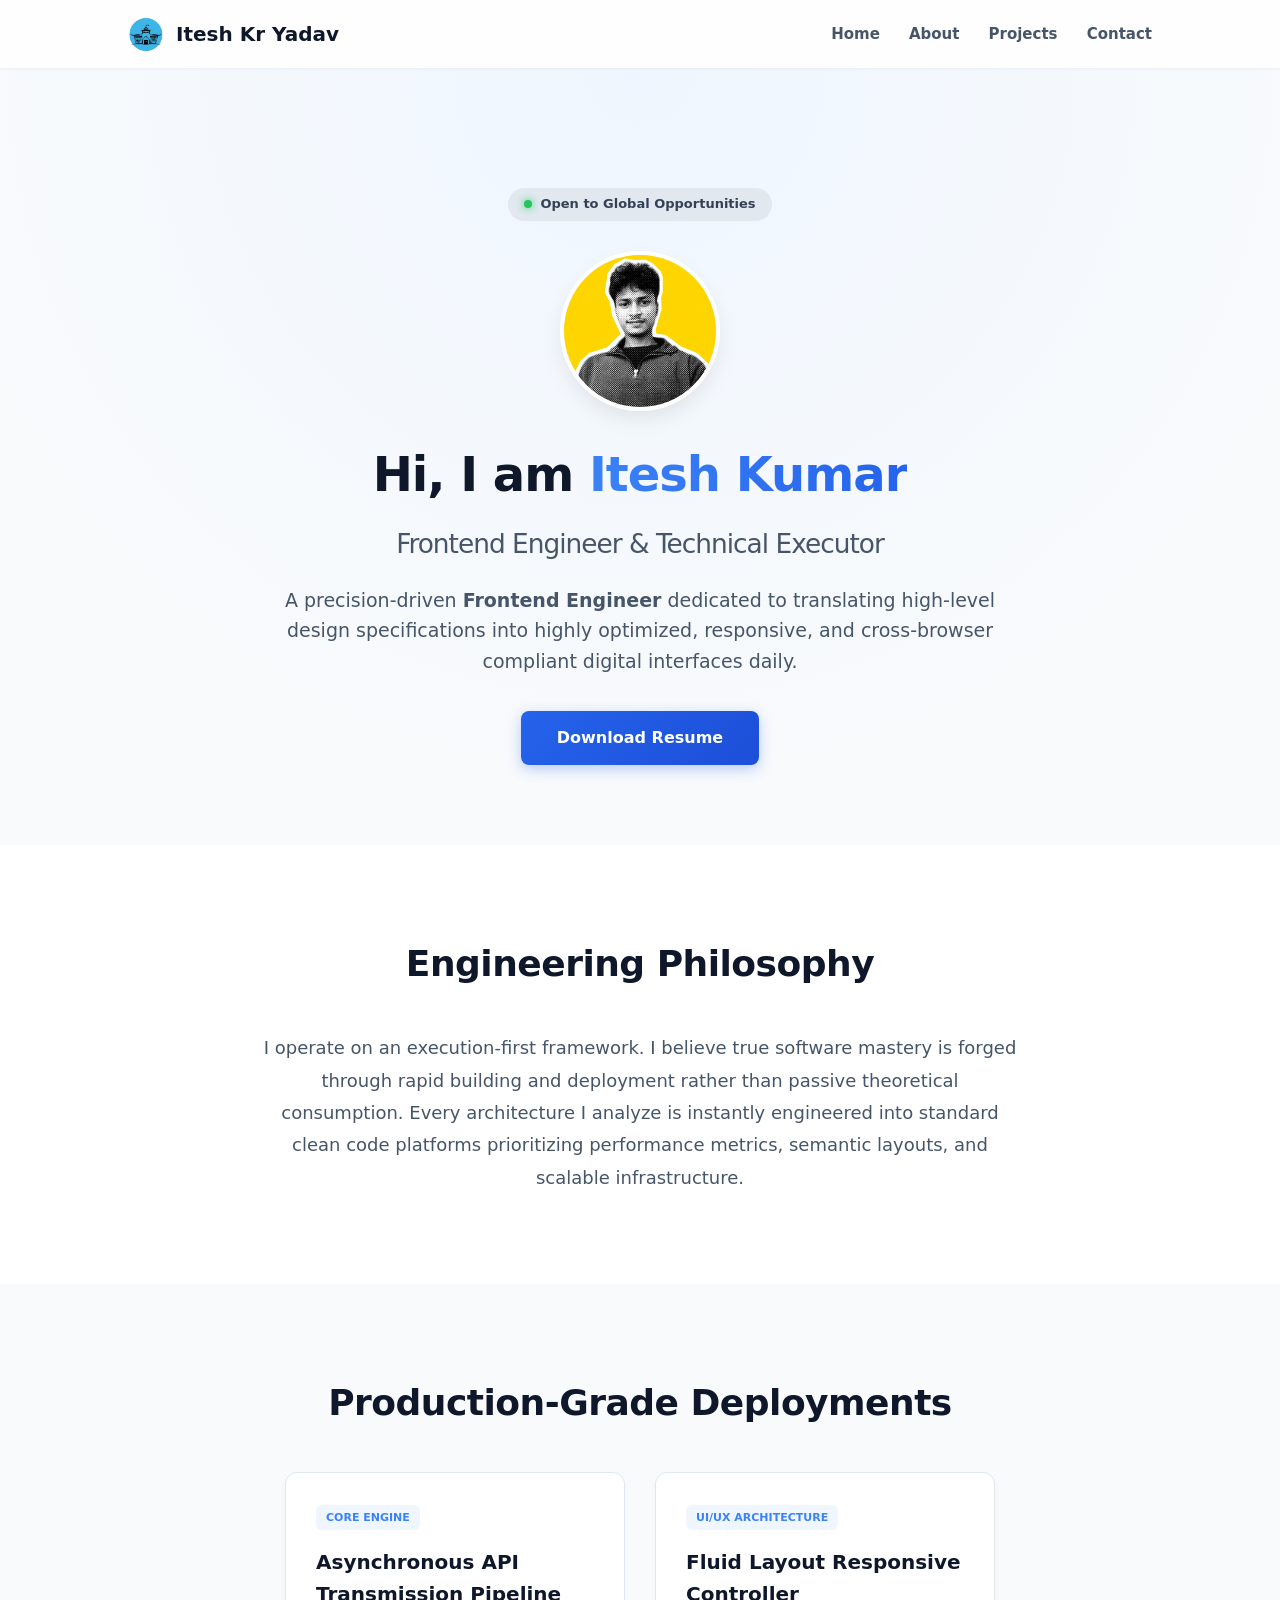
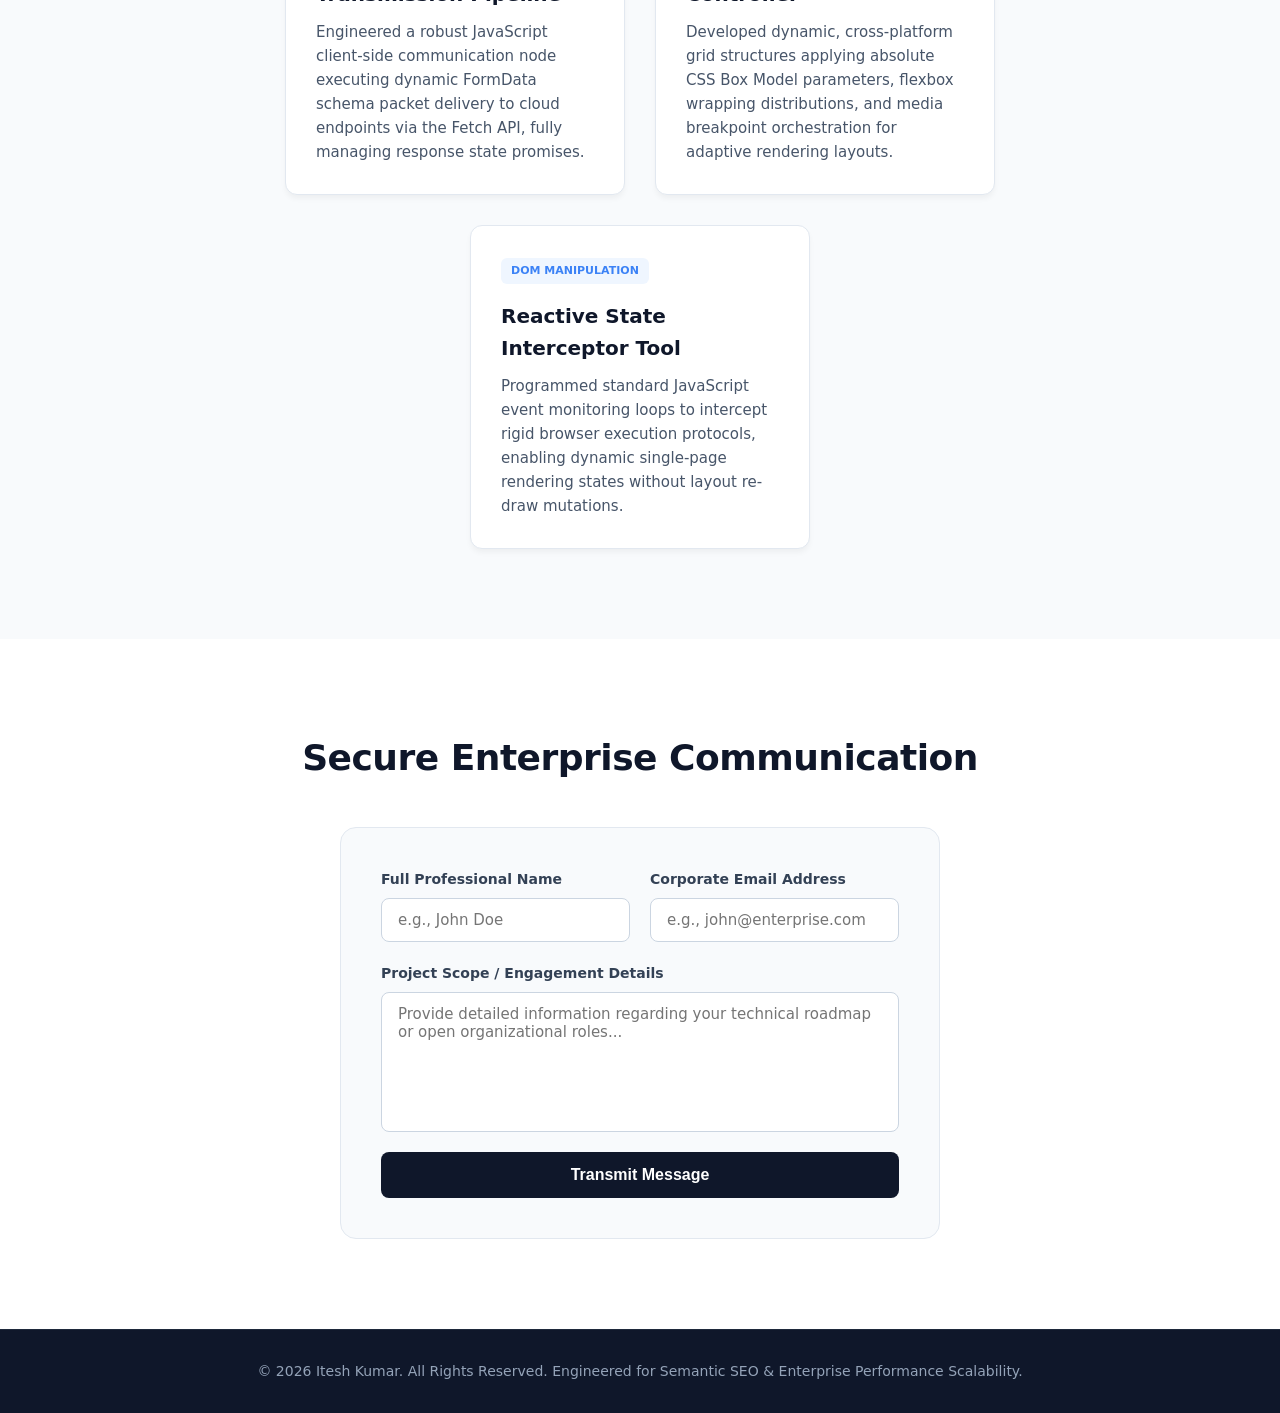
==== index.html @ 67f8f91a "SEO and Content Optimization and Code explaination using comments" ====
<!DOCTYPE html>

<html lang="en">
<head>
    <meta charset="UTF-8">

    <meta name="viewport" content="width=device-width, initial-scale=1.0">
    
    <meta name="description" content="Professional portfolio of Itesh Kumar, an execution-driven Frontend Developer specializing in semantic web engineering, responsive layout architectures, and secure asynchronous data pipelines.">
    
    <meta name="keywords" content="Itesh Kumar, Itesh Kumar Yadav, Frontend Developer Portfolio, Full Stack Engineer India, Responsive Design Architecture, Formspree API Integration, Clean Code Execution">
    <meta name="author" content="Itesh Kumar">
    
    <meta property="og:type" content="website">
    <meta property="og:title" content="Itesh Kumar | Professional Portfolio - Frontend Developer & Executor">
    <meta property="og:description" content="Explore production-grade web deployments, clean UI architectures, and seamless API integration systems built by Itesh Kumar.">
    <meta property="og:image" content="assets/images/profile.png">
    <meta property="og:url" content="https://iteshkumar.netlify.app">

    <meta name="twitter:card" content="summary_large_image">
    <meta name="twitter:title" content="Itesh Kumar | Portfolio">
    <meta name="twitter:description" content="Execution-driven developer turning complex specifications into highly optimized digital solutions.">
    <meta name="twitter:image" content="assets/images/profile.png">

    <title>Itesh Kumar | Portfolio - Frontend Developer &amp; Executor</title>
    
    <link rel="stylesheet" href="style.css">

    <link rel="icon" type="image/png" href="assets/images/logo_1.png">
</head>
<body>

    <header>
        <div class="logo" role="img" aria-label="Itesh Kumar Corporate Branding Logo">
            <img src="assets/images/logo_1.png" alt="Itesh Kumar Branding Identity Mark"> 
            Itesh Kr Yadav  
        </div>
        
        <nav aria-label="Main Navigation Controls Menu">
            <a href="#hero">Home</a>
            <a href="#about">About</a>
            <a href="#projects">Projects</a>
            <a href="#contact">Contact</a>
        </nav>
    </header>

    <main>
        
        <section id="hero" aria-labelledby="hero-main-heading">
            
            <div class="status-badge">
                <span class="dot"></span> Open to Global Opportunities
            </div>

            <img src="assets/images/profile.png" alt="Itesh Kumar Yadav - Professional Frontend Developer and Technical Executor Profile Portrait" class="profile-pic">

            <h1 id="hero-main-heading">Hi, I am <span class="highlight">Itesh Kumar</span><br><span style="font-size: 0.55em; font-weight: 500; color: #475569; display: block; margin-top: 10px;">Frontend Engineer &amp; Technical Executor</span></h1>
            
            <p>A precision-driven <strong>Frontend Engineer</strong> dedicated to translating high-level design specifications into highly optimized, responsive, and cross-browser compliant digital interfaces daily.</p>

            <a href="assets/docs/resume.pdf" download="Itesh_Resume.pdf" class="btn-resume" aria-label="Download Itesh Kumar's Professional Resume Document PDF">Download Resume</a>
        </section>

        <section id="about" aria-labelledby="about-heading">
            <h2 id="about-heading">Engineering Philosophy</h2>
            <p>I operate on an execution-first framework. I believe true software mastery is forged through rapid building and deployment rather than passive theoretical consumption. Every architecture I analyze is instantly engineered into standard clean code platforms prioritizing performance metrics, semantic layouts, and scalable infrastructure.</p>
        </section>

        <section id="projects" aria-labelledby="projects-heading">
            <h2>Production-Grade Deployments</h2>
            
            <div class="project-container">
                
                <div class="project-card">
                    <div class="card-tag">Core Engine</div>
                    <h3>Asynchronous API Transmission Pipeline</h3>
                    <p>Engineered a robust JavaScript client-side communication node executing dynamic FormData schema packet delivery to cloud endpoints via the Fetch API, fully managing response state promises.</p>
                </div>

                <div class="project-card">
                    <div class="card-tag">UI/UX Architecture</div>
                    <h3>Fluid Layout Responsive Controller</h3>
                    <p>Developed dynamic, cross-platform grid structures applying absolute CSS Box Model parameters, flexbox wrapping distributions, and media breakpoint orchestration for adaptive rendering layouts.</p>
                </div>

                <div class="project-card">
                    <div class="card-tag">DOM Manipulation</div>
                    <h3>Reactive State Interceptor Tool</h3>
                    <p>Programmed standard JavaScript event monitoring loops to intercept rigid browser execution protocols, enabling dynamic single-page rendering states without layout re-draw mutations.</p>
                </div>
                
            </div>
        </section>

        <section id="contact" aria-labelledby="contact-heading">
            <h2>Secure Enterprise Communication</h2>
            
            <form id="contact-form" action="https://formspree.io/f/xaqkarek" method="POST" aria-label="Secure Project Inquiry Data Intake Form">
                
                <div class="form-row">
                    <div class="form-group">
                        <label for="username">Full Professional Name</label>
                        <input type="text" id="username" name="name" placeholder="e.g., John Doe" autocomplete="name" required>
                    </div>
                    
                    <div class="form-group">
                        <label for="email">Corporate Email Address</label>
                        <input type="email" id="email" name="email" placeholder="e.g., john@enterprise.com" autocomplete="email" required>
                    </div>
                </div>

                <div class="form-group">
                    <label for="message">Project Scope / Engagement Details</label>
                    <textarea id="message" name="message" placeholder="Provide detailed information regarding your technical roadmap or open organizational roles..." required></textarea>
                </div>

                <button type="submit" id="submit-btn">Transmit Message</button>
            </form>
        </section>
    </main>

    <footer>
        <p>© 2026 Itesh Kumar. All Rights Reserved. Engineered for Semantic SEO & Enterprise Performance Scalability.</p>
    </footer>

    <script src="script.js"></script>
</body>
</html>
---- style.css ----
/* ==========================================================================
   ITESH KUMAR PORTFOLIO - STYLE SHEET STYLE MATRIX (style.css)
   ==========================================================================
   [CHILD-FRIENDLY CONCEPT]: This file controls the "Clothing and Makeup" of the website. 
   HTML puts things on the page, but CSS decides their colors, roundness, sizes, 
   and exactly where they sit on the monitor screen.
   ========================================================================== */

/* [SELECTOR]: * [PURPOSE]: Universal Selector. Targets absolutely EVERY SINGLE element on the entire HTML page at once.
  [USAGE]: Used here as a "Global CSS Reset". Different web browsers (Chrome, Safari, Edge) add their 
           own custom default padding and space cushions. We erase them all to zero to ensure our site 
           looks exactly the same on all machines.
*/
* {
    margin: 0;       /* Erases default outer bounding space cushions of elements. */
    padding: 0;      /* Erases default inner padding mattress spaces of elements. */
    box-sizing: border-box; 
    /* [PROPERTY]: box-sizing: border-box 
       [CONCEPT]: The ultimate industrial layout formula. 
       [USAGE]: By default, if a box is 300px wide, adding padding makes it swell larger and break the screen grid. 
                With 'border-box', if we expand padding or borders, the box stays exactly 300px wide and pichaks 
                inward instead of blowing up outward. Keeps interfaces completely pixel-perfect.
    */
}

/* [SELECTOR]: html 
  [PURPOSE]: Targets the highest page document level context.
*/
html {
    scroll-behavior: smooth; 
    /* [PROPERTY]: scroll-behavior: smooth 
       [USAGE]: Triggers high-end kinematic scrolling. When navigation links are clicked, the screen glides 
                softly down to target anchor sections instead of executing an instantaneous jhatka cut jump.
    */
}

/* [SELECTOR]: body 
  [PURPOSE]: Sets up global baseline styles that trickle down into all child text elements across the page.
*/
body {
    font-family: 'Segoe UI', system-ui, -apple-system, sans-serif; 
    /* [PROPERTY]: font-family -> Sets priority font handwriting list list. Falls back smoothly if fonts are missing. */
    
    background-color: #f8fafc; 
    /* [PROPERTY]: background-color -> Elegant light slate backdrop tint tint. Avoids painful pure #ffffff glare irritation. */
    
    color: #1e293b;            
    /* [PROPERTY]: color -> Deep slate charcoal font color text. Pure #000000 black is never used in modern luxury UI systems. */
    
    line-height: 1.6;          
    /* [PROPERTY]: line-height -> Vertical distance between paragraph sentences lines to ensure high data readability scores. */
}

/* ==========================================================================
  2. HEADER (NAVBAR) - GLASSMORPHISM ARCHITECTURE 💎
  ==========================================================================
*/
header {
    background-color: rgba(255, 255, 255, 0.8); 
    /* [PROPERTY]: background-color -> Alpha transparency setting. 80% white color block mix, 20% transparent glass window pass. */
    
    backdrop-filter: blur(12px);               
    -webkit-backdrop-filter: blur(12px);       
    /* [PROPERTY]: backdrop-filter: blur() 
       [CONCEPT]: iOS Frosty Glass Effect. 
       [USAGE]: As text travels behind this floating navbar element, it automatically blurs like a dynamic frosted sheet. 
                The -webkit prefix forces compatibility execution across Apple Safari device layout engines.
    */
    
    display: flex;                             
    /* [PROPERTY]: display: flex -> Turns this element container box into a layout Flexbox Parent engine. */
    
    justify-content: space-between;            
    /* [PROPERTY]: justify-content -> Drives child spacing rules. Blasts Logo to the extreme left and links to extreme right boundary wall. */
    
    align-items: center;                       
    /* [PROPERTY]: align-items -> Vertically measures element boxes to align them perfectly along a flat center horizon axis. */
    
    padding: 16px 10%;                         
    /* [PROPERTY]: padding short-hand -> Places a fixed 16px cushion top/bottom and a fluid 10% side bracket cushion screen scale. */
    
    box-shadow: 0 1px 3px rgba(0,0,0,0.05);   
    /* [PROPERTY]: box-shadow -> Applies a 3D elevation depth matrix layer. Blends 5% micro opacity shade layer underneath. */
    
    position: sticky;                          
    /* [PROPERTY]: position: sticky -> Tells browser to trap this element box view on top boundary line layer during page scroll loops. */
    top: 0;                                    
    z-index: 1000;                             
    /* [PROPERTY]: z-index 
       [CONCEPT]: Layer stacking priority index hierarchy maps. 
       [USAGE]: Does not take any units. Ensures navbar floats safely over all project grid components during scroll actions.
    */
}

/* Logo Internal Typography Configurations Selector */
.logo {
    display: flex;         
    align-items: center;   
    gap: 12px;             /* Binds a strict 12px margin gap separation distance between the icon image and branding text. */
    font-size: 20px;       
    font-weight: 700;      /* Extra bold typography structural weight emphasis. */
    color: #0f172a;        
}

.logo img {
    height: 36px;          /* Locked static height constraint scaling for corporate logotypes. */
    width: auto;           /* Auto calculates proportions to prevent squishing graphics profiles. */
    border-radius: 6px;    
}

/* Anchor Link Customizations Inside Navigation Bar */
header nav a {
    text-decoration: none;     /* Erases default generic blue underline text strip decorations from anchors. */
    color: #475569;            
    font-weight: 600;          
    margin-left: 24px;         /* Separates individual links from each other horizontally. */
    font-size: 15px;           
    transition: color 0.2s ease; /* Fluid micro-interaction deceleration curve rule. Blends color hover states soft and slowly. */
}

header nav a:hover {
    color: #3b82f6;            /* Shifts slate color into a vibrant electric brand blue state on mouse hovering. */
}

/* ==========================================================================
  3. HERO SECTION - HIGH CONVERSION FOCUS LAYOUT
  ==========================================================================
*/
#hero {
    padding: 120px 10% 80px 10%; 
    background: radial-gradient(circle at top, #eff6ff 0%, #f8fafc 70%); 
    /* [PROPERTY]: background: radial-gradient -> Builds a glowing spotlight circle effect focused perfectly on your central image. */
    
    display: flex;             
    flex-direction: column;    /* Arranges interior profile elements sequentially along a vertical structural alignment track. */
    align-items: center;       /* Drives 100% true horizontal center symmetry configuration locks for profile picture, text, and button. */
    text-align: center;
}

/* System Live Availability Badge Components */
.status-badge {
    display: inline-flex;     /* Limits the container bounding box width exactly to content length boundaries instead of full screen stretching. */
    align-items: center;       
    gap: 8px;                  
    background-color: #e2e8f0; 
    padding: 6px 16px;         
    border-radius: 20px;       /* Capsule format profile tracking borders curves. */
    font-size: 13px;           
    font-weight: 600;          
    color: #334155;            
    margin-bottom: 30px;       
}

.status-badge .dot {
    height: 8px;               
    width: 8px;                
    background-color: #22c55e; /* Bright live electric operational alert green color. */
    border-radius: 50%;        /* Converts a static square box node into an absolute perfect round circle vector. */
    box-shadow: 0 0 8px #22c55e; /* Binds a vibrant radial aura illumination loop glow effect around the green tracking indicator. */
}

/* Profile Image Vector Formatting Mask Elements */
.profile-pic {
    width: 160px;              
    height: 160px;
    border-radius: 50%;        
    object-fit: cover;         
    /* [PROPERTY]: object-fit: cover 
       [USAGE]: Structural shield matrix. Prevents ultra high-res image files from stretching or compressing aspect ratios. 
                Keeps your face looking anatomically correct across changing screens.
    */
    margin-bottom: 25px;       
    border: 4px solid #ffffff; 
    box-shadow: 0 10px 25px -5px rgba(0, 0, 0, 0.1); 
}

#hero h1 {
    font-size: 48px;
    font-weight: 800;          
    color: #0f172a;
    margin-bottom: 20px;
    letter-spacing: -1px;      
}

#hero h1 .highlight {
    color: #3b82f6;            
    background: linear-gradient(to right, #3b82f6, #2563eb); 
    -webkit-background-clip: text; 
    background-clip: text;
    -webkit-text-fill-color: transparent; 
    /* [PROPERTY MATRICES]: Typography Gradient Engine 
       [USAGE]: Standard fonts cannot take gradient layers directly. By clipping the background parameters to text character geometry, 
                and painting character strokes completely transparent, the linear spectrum glows perfectly through your name text letters.
    */
}

#hero p {
    font-size: 19px;
    color: #475569;
    max-width: 750px;          /* Limits reading boundary length line scales to prevent long eye tracking tire effects. */
    margin-bottom: 35px;
}

/* Call to Action Interactive Resume Action Buttons */
.btn-resume {
    display: inline-block;     
    background: linear-gradient(135deg, #2563eb 0%, #1d4ed8 100%); 
    color: #ffffff;            
    text-decoration: none;     
    padding: 14px 36px;        
    border-radius: 8px;        
    font-weight: 600;          
    box-shadow: 0 4px 14px rgba(37, 99, 235, 0.3); 
    transition: all 0.2s ease; 
}

.btn-resume:hover {
    transform: translateY(-2px); 
    /* [PROPERTY]: transform: translateY(-2px)
       [CONCEPT]: Kinematic 3D Hover Lift Engine. 
       [USAGE]: Instantly elevates the button up the screen height layout by 2 pixels upon user hover interaction tracking points.
    */
    box-shadow: 0 6px 20px rgba(37, 99, 235, 0.4); 
}

/* ==========================================================================
  4. ABOUT SECTION DESIGN
  ==========================================================================
*/
#about {
    padding: 90px 10%;
    background-color: #ffffff; 
    text-align: center;
}

#about h2, #projects h2, #contact h2 {
    font-size: 36px;
    font-weight: 800;
    color: #0f172a;
    margin-bottom: 40px;
    letter-spacing: -0.5px;
}

#about p {
    font-size: 18px;
    color: #475569;
    max-width: 760px;          
    margin: 0 auto;            /* Centers paragraph layout structures perfectly inside massive monitor spaces. */
    line-height: 1.8;          
}

/* ==========================================================================
  5. PROJECTS SECTION DESIGN (Adaptive Flex Deck)
  ==========================================================================
*/
#projects {
    padding: 90px 10%;
    background-color: #f8fafc; 
    text-align: center;
}

#projects .project-container {
    display: flex;             
    flex-wrap: wrap;           
    /* [PROPERTY]: flex-wrap: wrap 
       [CONCEPT]: Bounding Overload Protection Shield. 
       [USAGE]: If three project cards are side-by-side and screen limits collapse on mobile viewports, instead of shrinking 
                cards into unreadable lines, wrap instructs cards to break line bounds and drop down onto next row scales cleanly.
    */
    justify-content: center;   
    gap: 30px;                 
}

.project-card {
    background-color: #ffffff; 
    padding: 30px;             
    border-radius: 12px;       
    width: 340px;              /* Sets standard uniform static structural base horizontal length weights. */
    text-align: left;          
    box-shadow: 0 4px 6px -1px rgba(0,0,0,0.05); 
    transition: all 0.3s cubic-bezier(0.4, 0, 0.2, 1); /* Elite custom liquid physics calculation acceleration engine curves. */
    border: 1px solid #e2e8f0; 
    position: relative;
    overflow: hidden;          /* Locks interior design components from spilling over card boundary lines limits. */
}

.card-tag {
    display: inline-block;
    font-size: 11px;
    font-weight: 700;
    text-transform: uppercase; 
    color: #3b82f6;            
    background-color: #eff6ff; 
    padding: 4px 10px;         
    border-radius: 6px;        
    margin-bottom: 16px;       
}

.project-card:hover {
    transform: translateY(-6px); 
    border-color: #3b82f6;       /* Shifts borders from standard default gray slate grids directly into vivid brand blue accents. */
    box-shadow: 0 20px 25px -5px rgba(0, 0, 0, 0.1); 
}

.project-card h3 {
    font-size: 20px;
    color: #0f172a;
    margin-bottom: 10px;
}

.project-card p {
    font-size: 15px;
    color: #475569;
}

/* ==========================================================================
  6. CONTACT SECTION (Enterprise UI System Engine)
  ==========================================================================
*/
#contact {
    padding: 90px 10%;
    background-color: #ffffff;
    text-align: center;
}

#contact form {
    max-width: 600px;          
    margin: 0 auto;            
    text-align: left;          
    background-color: #f8fafc; 
    padding: 40px;             
    border-radius: 16px;       
    border: 1px solid #e2e8f0; 
}

.form-row {
    display: flex;             
    gap: 20px;                 
}

.form-group {
    flex: 1;                   
    /* [PROPERTY]: flex: 1 
       [CONCEPT]: Proportionate Roti Distribution Matrix. 
       [USAGE]: Forces internal field boxes to capture exact 50%-50% equal balancing proportions within parent row arrays layout spaces.
    */
    display: flex;
    flex-direction: column;    /* Resets children components layout vectors back to strict stacking configurations setups. */
    margin-bottom: 20px;       
}

#contact label {
    font-weight: 600;
    font-size: 14px;
    margin-bottom: 8px;
    color: #334155;
}

#contact input, #contact textarea {
    width: 100%;               
    padding: 12px 16px;        
    border: 1px solid #cbd5e1; 
    border-radius: 8px;        
    font-family: inherit;      
    font-size: 15px;           
    background-color: #ffffff; 
    transition: all 0.2s ease; 
}

/* Target Focus Active Configurations Intercepts */
#contact input:focus, #contact textarea:focus {
    border-color: #3b82f6;     
    box-shadow: 0 0 0 3px rgba(59, 130, 246, 0.15); /* Modern Stripe-Standard floating electric blue halo glow rings outline. */
    outline: none;             /* Obliterates raw legacy default black browser focus box lines. */
}

#contact textarea {
    height: 140px;             
    resize: none;              /* Safety Handle Seal: Locks user from dragging box corner tools and shattering UI design alignments. */
}

#contact button {
    width: 100%;               
    background-color: #0f172a; 
    color: white;              
    border: none;              
    padding: 14px;             
    font-size: 16px;           
    font-weight: 600;          
    border-radius: 8px;        
    cursor: pointer;           
    transition: background 0.2s; 
}

#contact button:hover {
    background-color: #1e293b; 
}

/* ==========================================================================
  7. ADAPTIVE COMPONENT RESPONSIVENESS (Media Breakpoint Query Engine) 📱
  ==========================================================================
*/

/* [SELECTOR]: @media (max-width: 968px)
  [CONCEPT]: Tablet Hardware Sensor Module.
  [USAGE]: Triggers recalculations when system display grids drop beneath 968px parameters width benchmarks.
*/
@media (max-width: 968px) {
    header {
        padding: 16px 5%;     
    }
    #hero, #about, #projects, #contact {
        padding: 60px 5%;     
    }
}

/* Handheld Compact Mobile Smartphone Triggers viewport tracking scales */
@media (max-width: 768px) {
    header {
        flex-direction: column; 
        /* [PROPERTY EFFECT]: Rotates horizontal navbar links matrix 90 degrees into strict vertical line arrangements. 
                              Prevents layout side crushing collisions inside small mobile screen profiles.
        */
        gap: 12px;
        padding: 12px 20px;
    }
    header nav a {
        margin: 0 10px;        
        font-size: 14px;
    }
    #hero h1 {
        font-size: 36px;       /* Scales typography scaling down to prevent screen edge clipping text breaks. */
    }
    #hero p {
        font-size: 16px;
    }
}

/* Ultra Compact Micro Viewport Structural Optimizations */
@media (max-width: 480px) {
    .form-row {
        flex-direction: column; /* Force name field and email field arrays out of parallel alignments into a single grid column track. */
        gap: 0;
    }
    #hero h1 {
        font-size: 30px;       
    }
    .project-card {
        width: 100%;           /* Scale total project layout widths directly into absolute 100% boundary scaling constraints. */
    }
    #contact form {
        padding: 20px;         
    }
}

/* ==========================================================================
  8. DOCUMENT FOOTER STYLING CONFIGURATIONS
  ==========================================================================
*/
footer {
    background-color: #0f172a; 
    color: #94a3b8;            
    text-align: center;        
    padding: 30px;             
    font-size: 14px;           
    border-top: 1px solid #1e293b; 
}
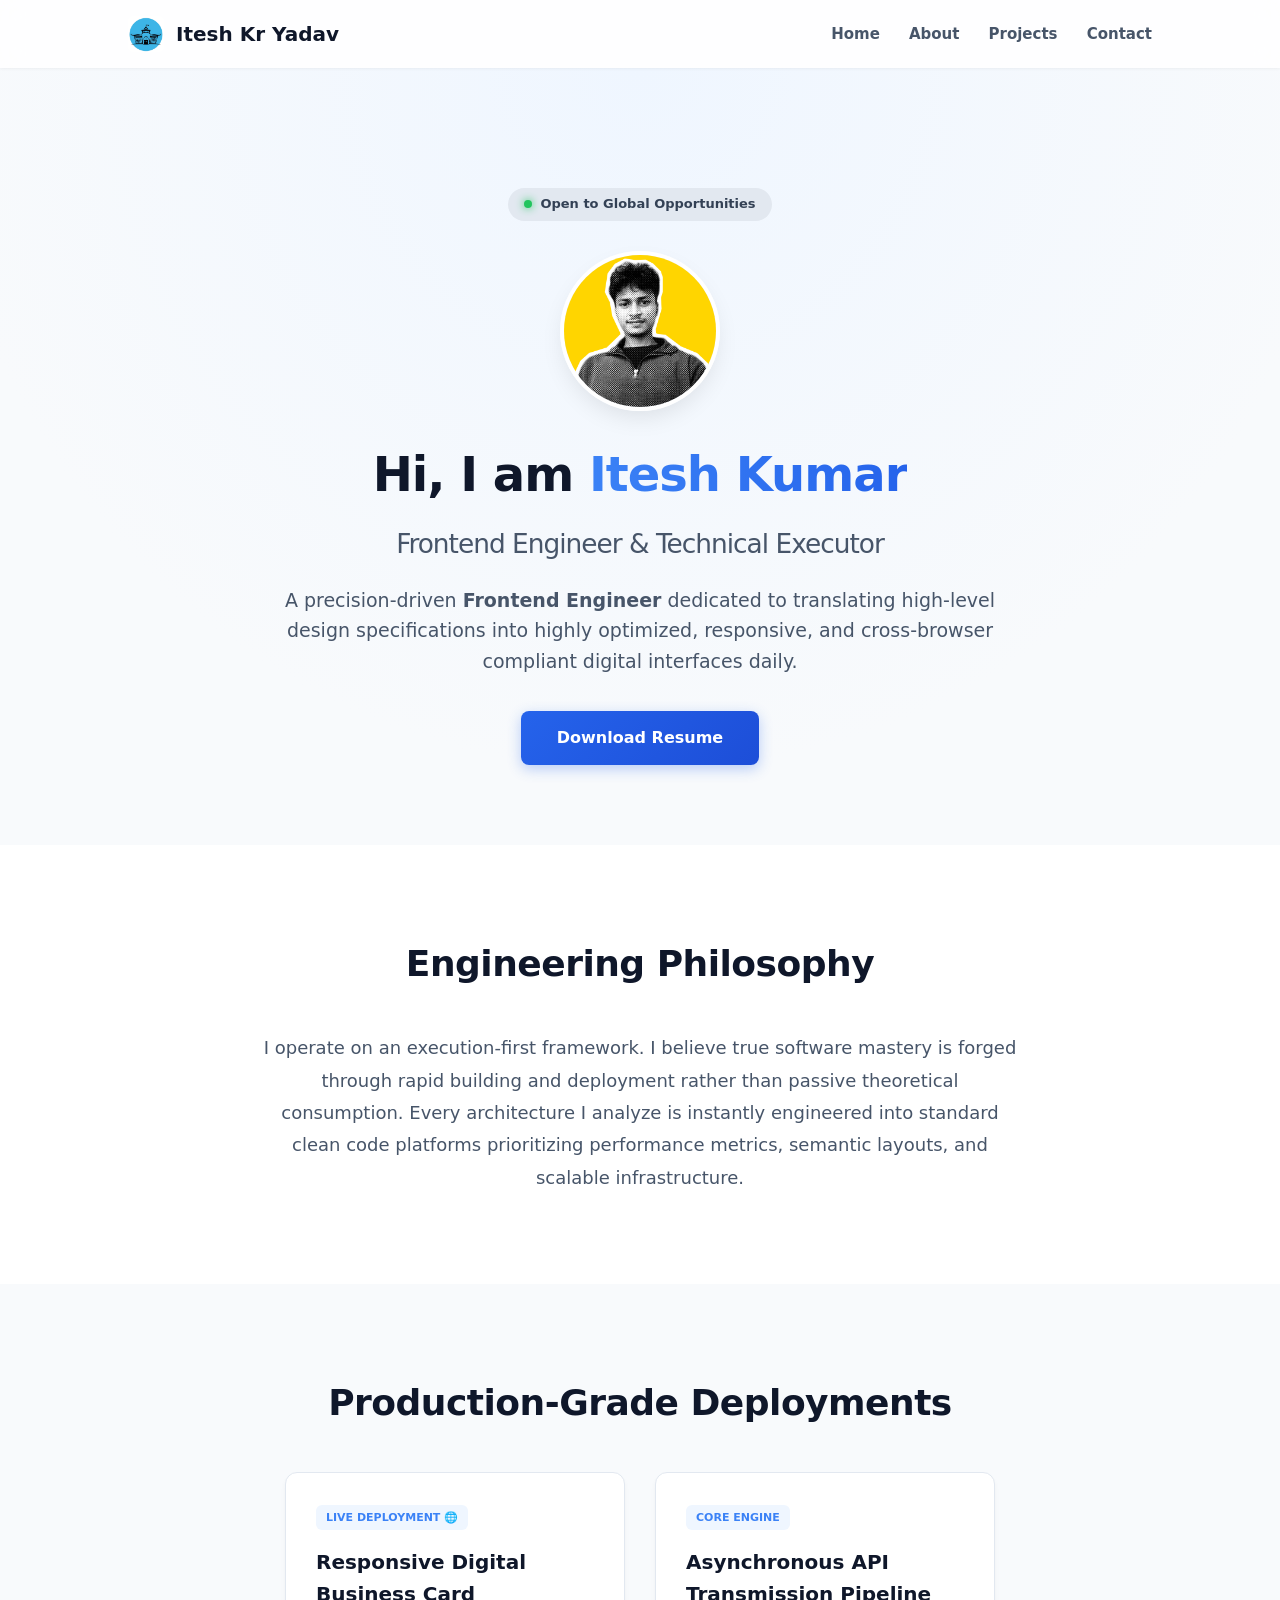
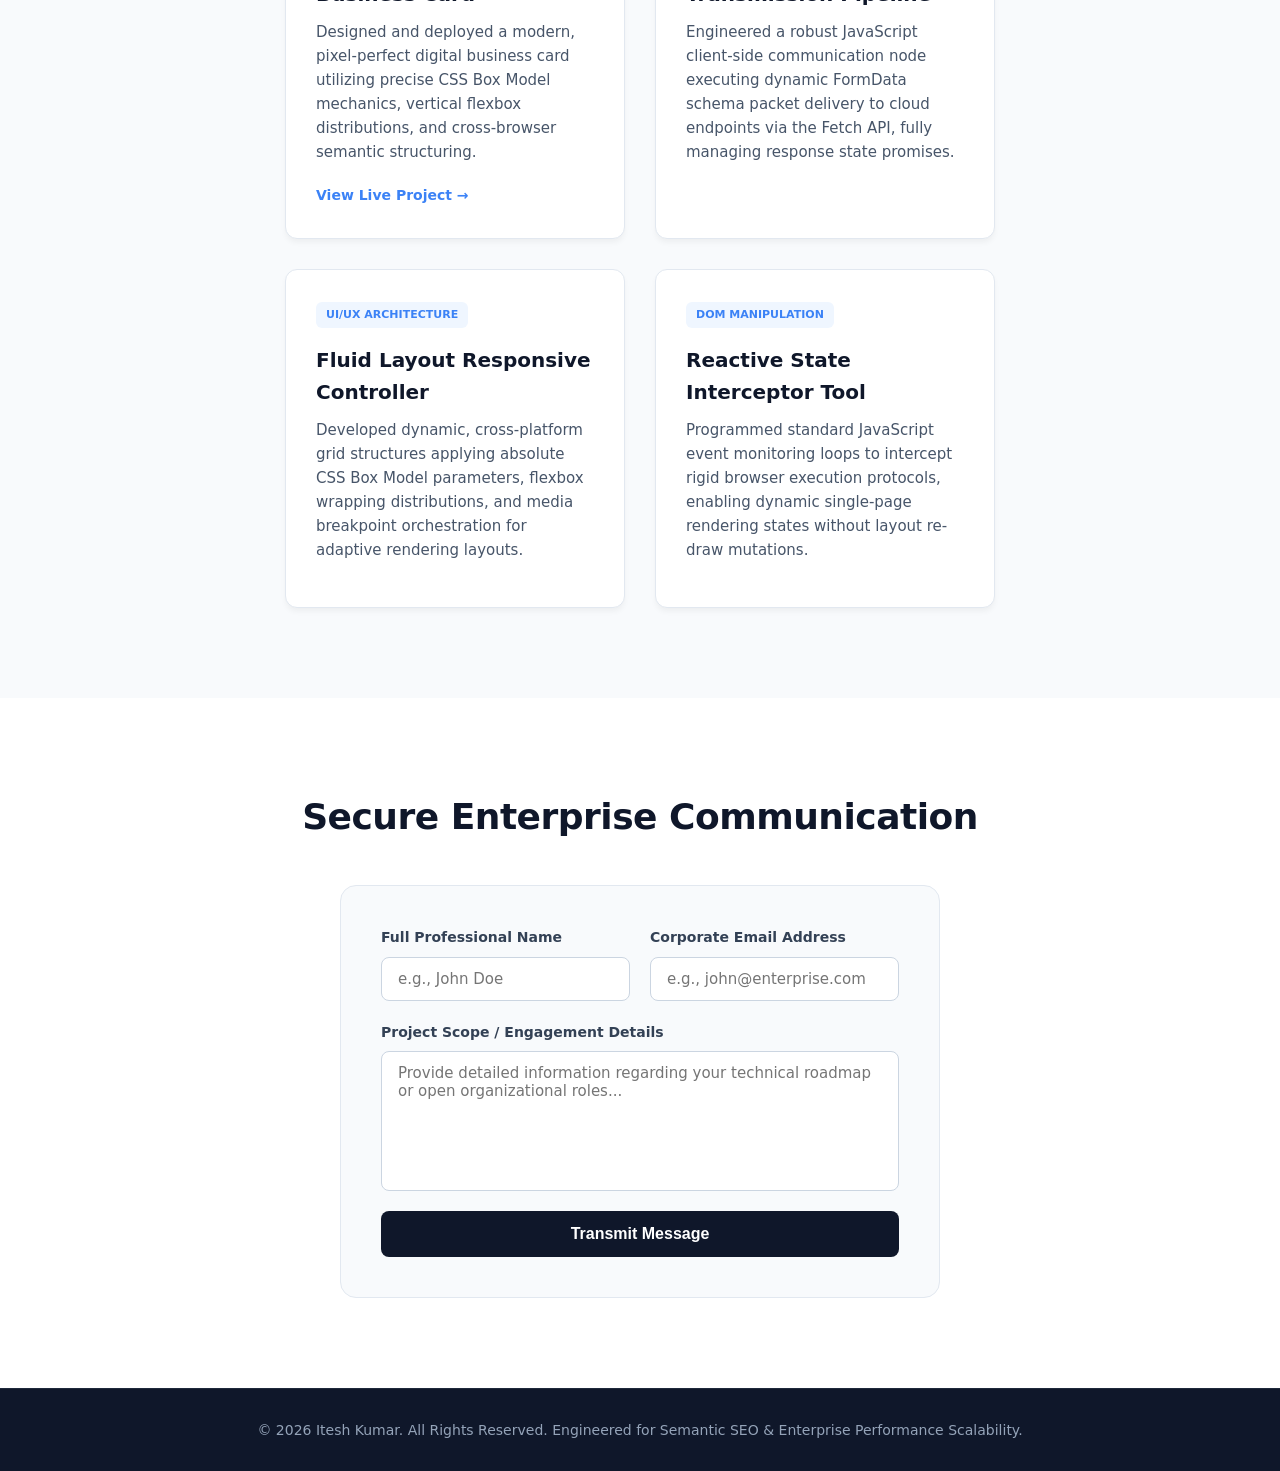
==== commit 035de039: "Digital Business card who already deploy on my git hub profile is mention on my portfolio" ====
--- a/index.html
+++ b/index.html
@@ -71,18 +71,29 @@
             
             <div class="project-container">
                 
+                <!-- 🚀 PROJECT CARD 1: CLICKABLE DIGITAL BUSINESS CARD (IMPLEMENTED) -->
+                <a href="https://itesh7876.github.io/digital-business-card/" target="_blank" class="project-card clickable-card" aria-label="View Itesh Kumar's Live Digital Business Card Project">
+                    <div class="card-tag">Live Deployment 🌐</div>
+                    <h3>Responsive Digital Business Card</h3>
+                    <p>Designed and deployed a modern, pixel-perfect digital business card utilizing precise CSS Box Model mechanics, vertical flexbox distributions, and cross-browser semantic structuring.</p>
+                    <span class="project-link-text">View Live Project →</span>
+                </a>
+
+                <!-- PROJECT CARD 2: API PIPELINE -->
                 <div class="project-card">
                     <div class="card-tag">Core Engine</div>
                     <h3>Asynchronous API Transmission Pipeline</h3>
                     <p>Engineered a robust JavaScript client-side communication node executing dynamic FormData schema packet delivery to cloud endpoints via the Fetch API, fully managing response state promises.</p>
                 </div>
 
+                <!-- PROJECT CARD 3: UI ARCHITECTURE -->
                 <div class="project-card">
                     <div class="card-tag">UI/UX Architecture</div>
                     <h3>Fluid Layout Responsive Controller</h3>
                     <p>Developed dynamic, cross-platform grid structures applying absolute CSS Box Model parameters, flexbox wrapping distributions, and media breakpoint orchestration for adaptive rendering layouts.</p>
                 </div>
 
+                <!-- PROJECT CARD 4: DOM MANIPULATION -->
                 <div class="project-card">
                     <div class="card-tag">DOM Manipulation</div>
                     <h3>Reactive State Interceptor Tool</h3>
--- a/style.css
+++ b/style.css
@@ -1,54 +1,22 @@
 /* ==========================================================================
    ITESH KUMAR PORTFOLIO - STYLE SHEET STYLE MATRIX (style.css)
-   ==========================================================================
-   [CHILD-FRIENDLY CONCEPT]: This file controls the "Clothing and Makeup" of the website. 
-   HTML puts things on the page, but CSS decides their colors, roundness, sizes, 
-   and exactly where they sit on the monitor screen.
    ========================================================================== */
 
-/* [SELECTOR]: * [PURPOSE]: Universal Selector. Targets absolutely EVERY SINGLE element on the entire HTML page at once.
-  [USAGE]: Used here as a "Global CSS Reset". Different web browsers (Chrome, Safari, Edge) add their 
-           own custom default padding and space cushions. We erase them all to zero to ensure our site 
-           looks exactly the same on all machines.
-*/
 * {
-    margin: 0;       /* Erases default outer bounding space cushions of elements. */
-    padding: 0;      /* Erases default inner padding mattress spaces of elements. */
+    margin: 0;       
+    padding: 0;      
     box-sizing: border-box; 
-    /* [PROPERTY]: box-sizing: border-box 
-       [CONCEPT]: The ultimate industrial layout formula. 
-       [USAGE]: By default, if a box is 300px wide, adding padding makes it swell larger and break the screen grid. 
-                With 'border-box', if we expand padding or borders, the box stays exactly 300px wide and pichaks 
-                inward instead of blowing up outward. Keeps interfaces completely pixel-perfect.
-    */
-}
-
-/* [SELECTOR]: html 
-  [PURPOSE]: Targets the highest page document level context.
-*/
+}
+
 html {
     scroll-behavior: smooth; 
-    /* [PROPERTY]: scroll-behavior: smooth 
-       [USAGE]: Triggers high-end kinematic scrolling. When navigation links are clicked, the screen glides 
-                softly down to target anchor sections instead of executing an instantaneous jhatka cut jump.
-    */
-}
-
-/* [SELECTOR]: body 
-  [PURPOSE]: Sets up global baseline styles that trickle down into all child text elements across the page.
-*/
+}
+
 body {
     font-family: 'Segoe UI', system-ui, -apple-system, sans-serif; 
-    /* [PROPERTY]: font-family -> Sets priority font handwriting list list. Falls back smoothly if fonts are missing. */
-    
     background-color: #f8fafc; 
-    /* [PROPERTY]: background-color -> Elegant light slate backdrop tint tint. Avoids painful pure #ffffff glare irritation. */
-    
     color: #1e293b;            
-    /* [PROPERTY]: color -> Deep slate charcoal font color text. Pure #000000 black is never used in modern luxury UI systems. */
-    
     line-height: 1.6;          
-    /* [PROPERTY]: line-height -> Vertical distance between paragraph sentences lines to ensure high data readability scores. */
 }
 
 /* ==========================================================================
@@ -57,69 +25,44 @@
 */
 header {
     background-color: rgba(255, 255, 255, 0.8); 
-    /* [PROPERTY]: background-color -> Alpha transparency setting. 80% white color block mix, 20% transparent glass window pass. */
-    
     backdrop-filter: blur(12px);               
     -webkit-backdrop-filter: blur(12px);       
-    /* [PROPERTY]: backdrop-filter: blur() 
-       [CONCEPT]: iOS Frosty Glass Effect. 
-       [USAGE]: As text travels behind this floating navbar element, it automatically blurs like a dynamic frosted sheet. 
-                The -webkit prefix forces compatibility execution across Apple Safari device layout engines.
-    */
-    
     display: flex;                             
-    /* [PROPERTY]: display: flex -> Turns this element container box into a layout Flexbox Parent engine. */
-    
     justify-content: space-between;            
-    /* [PROPERTY]: justify-content -> Drives child spacing rules. Blasts Logo to the extreme left and links to extreme right boundary wall. */
-    
     align-items: center;                       
-    /* [PROPERTY]: align-items -> Vertically measures element boxes to align them perfectly along a flat center horizon axis. */
-    
     padding: 16px 10%;                         
-    /* [PROPERTY]: padding short-hand -> Places a fixed 16px cushion top/bottom and a fluid 10% side bracket cushion screen scale. */
-    
     box-shadow: 0 1px 3px rgba(0,0,0,0.05);   
-    /* [PROPERTY]: box-shadow -> Applies a 3D elevation depth matrix layer. Blends 5% micro opacity shade layer underneath. */
-    
     position: sticky;                          
-    /* [PROPERTY]: position: sticky -> Tells browser to trap this element box view on top boundary line layer during page scroll loops. */
     top: 0;                                    
     z-index: 1000;                             
-    /* [PROPERTY]: z-index 
-       [CONCEPT]: Layer stacking priority index hierarchy maps. 
-       [USAGE]: Does not take any units. Ensures navbar floats safely over all project grid components during scroll actions.
-    */
-}
-
-/* Logo Internal Typography Configurations Selector */
+}
+
 .logo {
     display: flex;         
     align-items: center;   
-    gap: 12px;             /* Binds a strict 12px margin gap separation distance between the icon image and branding text. */
+    gap: 12px;             
     font-size: 20px;       
-    font-weight: 700;      /* Extra bold typography structural weight emphasis. */
+    font-weight: 700;      
     color: #0f172a;        
 }
 
 .logo img {
-    height: 36px;          /* Locked static height constraint scaling for corporate logotypes. */
-    width: auto;           /* Auto calculates proportions to prevent squishing graphics profiles. */
+    height: 36px;          
+    width: auto;           
     border-radius: 6px;    
 }
 
-/* Anchor Link Customizations Inside Navigation Bar */
 header nav a {
-    text-decoration: none;     /* Erases default generic blue underline text strip decorations from anchors. */
+    text-decoration: none;     
     color: #475569;            
     font-weight: 600;          
-    margin-left: 24px;         /* Separates individual links from each other horizontally. */
+    margin-left: 24px;         
     font-size: 15px;           
-    transition: color 0.2s ease; /* Fluid micro-interaction deceleration curve rule. Blends color hover states soft and slowly. */
+    transition: color 0.2s ease; 
 }
 
 header nav a:hover {
-    color: #3b82f6;            /* Shifts slate color into a vibrant electric brand blue state on mouse hovering. */
+    color: #3b82f6;            
 }
 
 /* ==========================================================================
@@ -129,22 +72,19 @@
 #hero {
     padding: 120px 10% 80px 10%; 
     background: radial-gradient(circle at top, #eff6ff 0%, #f8fafc 70%); 
-    /* [PROPERTY]: background: radial-gradient -> Builds a glowing spotlight circle effect focused perfectly on your central image. */
-    
     display: flex;             
-    flex-direction: column;    /* Arranges interior profile elements sequentially along a vertical structural alignment track. */
-    align-items: center;       /* Drives 100% true horizontal center symmetry configuration locks for profile picture, text, and button. */
+    flex-direction: column;    
+    align-items: center;       
     text-align: center;
 }
 
-/* System Live Availability Badge Components */
 .status-badge {
-    display: inline-flex;     /* Limits the container bounding box width exactly to content length boundaries instead of full screen stretching. */
+    display: inline-flex;     
     align-items: center;       
     gap: 8px;                  
     background-color: #e2e8f0; 
     padding: 6px 16px;         
-    border-radius: 20px;       /* Capsule format profile tracking borders curves. */
+    border-radius: 20px;       
     font-size: 13px;           
     font-weight: 600;          
     color: #334155;            
@@ -154,21 +94,16 @@
 .status-badge .dot {
     height: 8px;               
     width: 8px;                
-    background-color: #22c55e; /* Bright live electric operational alert green color. */
-    border-radius: 50%;        /* Converts a static square box node into an absolute perfect round circle vector. */
-    box-shadow: 0 0 8px #22c55e; /* Binds a vibrant radial aura illumination loop glow effect around the green tracking indicator. */
-}
-
-/* Profile Image Vector Formatting Mask Elements */
+    background-color: #22c55e; 
+    border-radius: 50%;        
+    box-shadow: 0 0 8px #22c55e; 
+}
+
 .profile-pic {
     width: 160px;              
     height: 160px;
     border-radius: 50%;        
     object-fit: cover;         
-    /* [PROPERTY]: object-fit: cover 
-       [USAGE]: Structural shield matrix. Prevents ultra high-res image files from stretching or compressing aspect ratios. 
-                Keeps your face looking anatomically correct across changing screens.
-    */
     margin-bottom: 25px;       
     border: 4px solid #ffffff; 
     box-shadow: 0 10px 25px -5px rgba(0, 0, 0, 0.1); 
@@ -188,20 +123,15 @@
     -webkit-background-clip: text; 
     background-clip: text;
     -webkit-text-fill-color: transparent; 
-    /* [PROPERTY MATRICES]: Typography Gradient Engine 
-       [USAGE]: Standard fonts cannot take gradient layers directly. By clipping the background parameters to text character geometry, 
-                and painting character strokes completely transparent, the linear spectrum glows perfectly through your name text letters.
-    */
 }
 
 #hero p {
     font-size: 19px;
     color: #475569;
-    max-width: 750px;          /* Limits reading boundary length line scales to prevent long eye tracking tire effects. */
+    max-width: 750px;          
     margin-bottom: 35px;
 }
 
-/* Call to Action Interactive Resume Action Buttons */
 .btn-resume {
     display: inline-block;     
     background: linear-gradient(135deg, #2563eb 0%, #1d4ed8 100%); 
@@ -216,10 +146,6 @@
 
 .btn-resume:hover {
     transform: translateY(-2px); 
-    /* [PROPERTY]: transform: translateY(-2px)
-       [CONCEPT]: Kinematic 3D Hover Lift Engine. 
-       [USAGE]: Instantly elevates the button up the screen height layout by 2 pixels upon user hover interaction tracking points.
-    */
     box-shadow: 0 6px 20px rgba(37, 99, 235, 0.4); 
 }
 
@@ -245,7 +171,7 @@
     font-size: 18px;
     color: #475569;
     max-width: 760px;          
-    margin: 0 auto;            /* Centers paragraph layout structures perfectly inside massive monitor spaces. */
+    margin: 0 auto;            
     line-height: 1.8;          
 }
 
@@ -262,11 +188,6 @@
 #projects .project-container {
     display: flex;             
     flex-wrap: wrap;           
-    /* [PROPERTY]: flex-wrap: wrap 
-       [CONCEPT]: Bounding Overload Protection Shield. 
-       [USAGE]: If three project cards are side-by-side and screen limits collapse on mobile viewports, instead of shrinking 
-                cards into unreadable lines, wrap instructs cards to break line bounds and drop down onto next row scales cleanly.
-    */
     justify-content: center;   
     gap: 30px;                 
 }
@@ -275,13 +196,21 @@
     background-color: #ffffff; 
     padding: 30px;             
     border-radius: 12px;       
-    width: 340px;              /* Sets standard uniform static structural base horizontal length weights. */
+    width: 340px;              
     text-align: left;          
     box-shadow: 0 4px 6px -1px rgba(0,0,0,0.05); 
-    transition: all 0.3s cubic-bezier(0.4, 0, 0.2, 1); /* Elite custom liquid physics calculation acceleration engine curves. */
+    transition: all 0.3s cubic-bezier(0.4, 0, 0.2, 1); 
     border: 1px solid #e2e8f0; 
     position: relative;
-    overflow: hidden;          /* Locks interior design components from spilling over card boundary lines limits. */
+    overflow: hidden;          
+}
+
+/* Special styling for anchor links that look like cards */
+.clickable-card {
+    text-decoration: none; /* Removes link underline */
+    color: inherit;
+    display: block;
+    cursor: pointer;
 }
 
 .card-tag {
@@ -298,7 +227,7 @@
 
 .project-card:hover {
     transform: translateY(-6px); 
-    border-color: #3b82f6;       /* Shifts borders from standard default gray slate grids directly into vivid brand blue accents. */
+    border-color: #3b82f6;       
     box-shadow: 0 20px 25px -5px rgba(0, 0, 0, 0.1); 
 }
 
@@ -311,6 +240,21 @@
 .project-card p {
     font-size: 15px;
     color: #475569;
+    margin-bottom: 15px; /* Added spacing for link text */
+}
+
+/* ⚡ NEW: Live Link styling inside the project card */
+.project-link-text {
+    font-size: 14px;
+    color: #3b82f6;
+    font-weight: 700;
+    transition: color 0.2s ease;
+    display: inline-block;
+    margin-top: 5px;
+}
+
+.project-card:hover .project-link-text {
+    color: #1d4ed8; /* Becomes dark blue on card hover */
 }
 
 /* ==========================================================================
@@ -340,12 +284,8 @@
 
 .form-group {
     flex: 1;                   
-    /* [PROPERTY]: flex: 1 
-       [CONCEPT]: Proportionate Roti Distribution Matrix. 
-       [USAGE]: Forces internal field boxes to capture exact 50%-50% equal balancing proportions within parent row arrays layout spaces.
-    */
     display: flex;
-    flex-direction: column;    /* Resets children components layout vectors back to strict stacking configurations setups. */
+    flex-direction: column;    
     margin-bottom: 20px;       
 }
 
@@ -367,16 +307,15 @@
     transition: all 0.2s ease; 
 }
 
-/* Target Focus Active Configurations Intercepts */
 #contact input:focus, #contact textarea:focus {
     border-color: #3b82f6;     
-    box-shadow: 0 0 0 3px rgba(59, 130, 246, 0.15); /* Modern Stripe-Standard floating electric blue halo glow rings outline. */
-    outline: none;             /* Obliterates raw legacy default black browser focus box lines. */
+    box-shadow: 0 0 0 3px rgba(59, 130, 246, 0.15); 
+    outline: none;             
 }
 
 #contact textarea {
     height: 140px;             
-    resize: none;              /* Safety Handle Seal: Locks user from dragging box corner tools and shattering UI design alignments. */
+    resize: none;              
 }
 
 #contact button {
@@ -400,11 +339,6 @@
   7. ADAPTIVE COMPONENT RESPONSIVENESS (Media Breakpoint Query Engine) 📱
   ==========================================================================
 */
-
-/* [SELECTOR]: @media (max-width: 968px)
-  [CONCEPT]: Tablet Hardware Sensor Module.
-  [USAGE]: Triggers recalculations when system display grids drop beneath 968px parameters width benchmarks.
-*/
 @media (max-width: 968px) {
     header {
         padding: 16px 5%;     
@@ -414,13 +348,9 @@
     }
 }
 
-/* Handheld Compact Mobile Smartphone Triggers viewport tracking scales */
 @media (max-width: 768px) {
     header {
         flex-direction: column; 
-        /* [PROPERTY EFFECT]: Rotates horizontal navbar links matrix 90 degrees into strict vertical line arrangements. 
-                              Prevents layout side crushing collisions inside small mobile screen profiles.
-        */
         gap: 12px;
         padding: 12px 20px;
     }
@@ -429,24 +359,23 @@
         font-size: 14px;
     }
     #hero h1 {
-        font-size: 36px;       /* Scales typography scaling down to prevent screen edge clipping text breaks. */
+        font-size: 36px;       
     }
     #hero p {
         font-size: 16px;
     }
 }
 
-/* Ultra Compact Micro Viewport Structural Optimizations */
 @media (max-width: 480px) {
     .form-row {
-        flex-direction: column; /* Force name field and email field arrays out of parallel alignments into a single grid column track. */
+        flex-direction: column; 
         gap: 0;
     }
     #hero h1 {
         font-size: 30px;       
     }
     .project-card {
-        width: 100%;           /* Scale total project layout widths directly into absolute 100% boundary scaling constraints. */
+        width: 100%;           
     }
     #contact form {
         padding: 20px;         
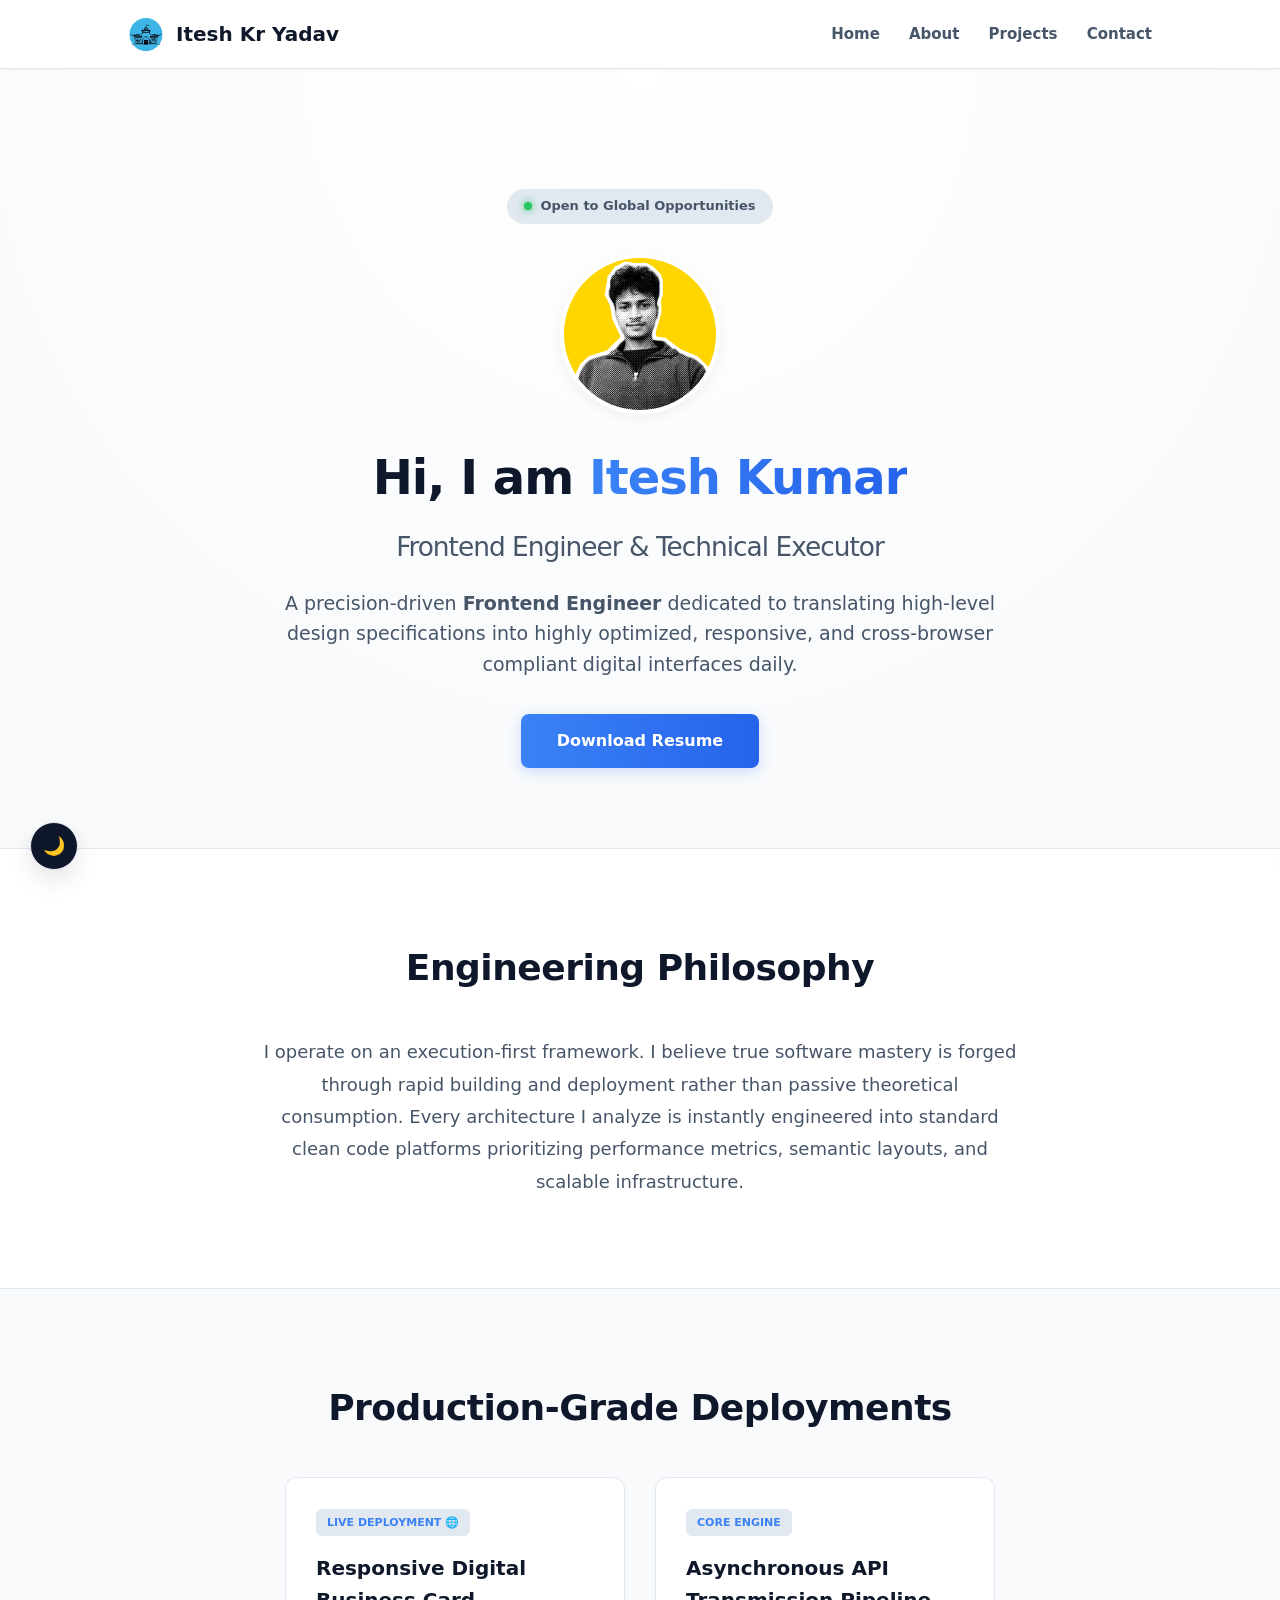
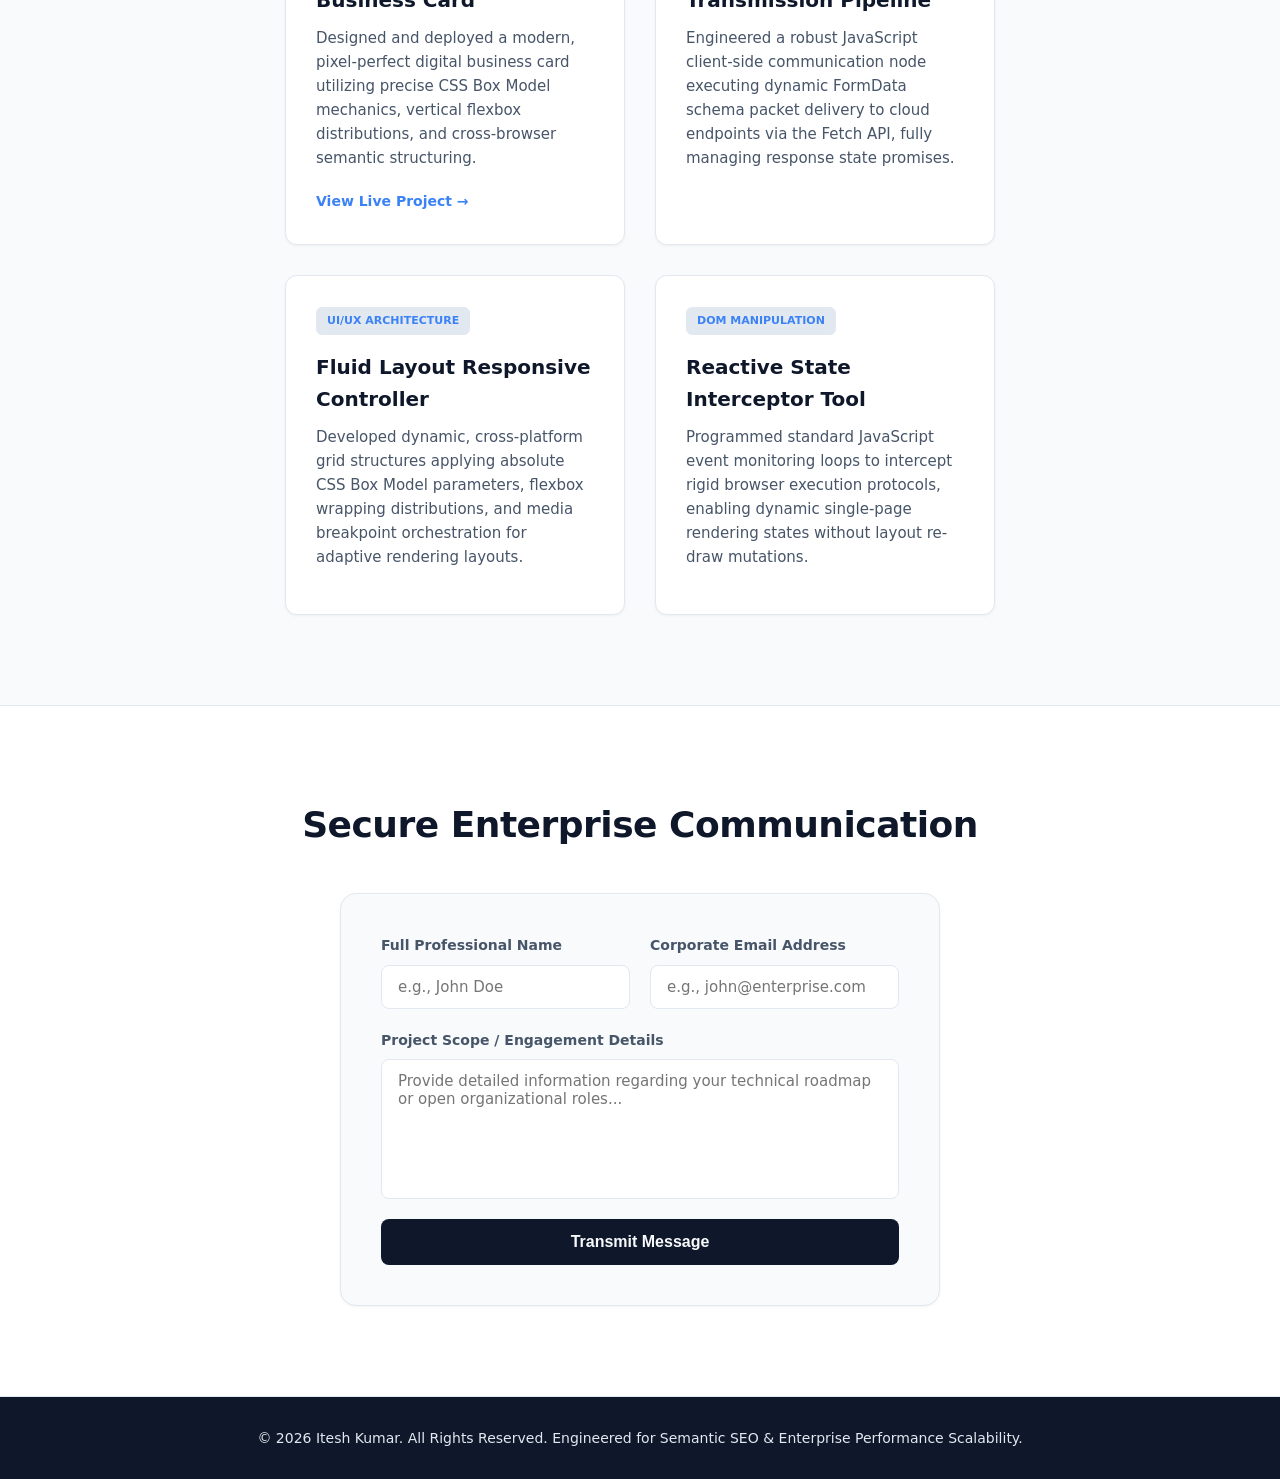
==== commit 03cd79b3: "Add some feature like toggel button who click and go to the top of the page don't doing unnecessary " ====
--- a/index.html
+++ b/index.html
@@ -1,13 +1,10 @@
 <!DOCTYPE html>
-
 <html lang="en">
 <head>
     <meta charset="UTF-8">
-
     <meta name="viewport" content="width=device-width, initial-scale=1.0">
     
     <meta name="description" content="Professional portfolio of Itesh Kumar, an execution-driven Frontend Developer specializing in semantic web engineering, responsive layout architectures, and secure asynchronous data pipelines.">
-    
     <meta name="keywords" content="Itesh Kumar, Itesh Kumar Yadav, Frontend Developer Portfolio, Full Stack Engineer India, Responsive Design Architecture, Formspree API Integration, Clean Code Execution">
     <meta name="author" content="Itesh Kumar">
     
@@ -25,7 +22,6 @@
     <title>Itesh Kumar | Portfolio - Frontend Developer &amp; Executor</title>
     
     <link rel="stylesheet" href="style.css">
-
     <link rel="icon" type="image/png" href="assets/images/logo_1.png">
 </head>
 <body>
@@ -45,16 +41,14 @@
     </header>
 
     <main>
-        
         <section id="hero" aria-labelledby="hero-main-heading">
-            
             <div class="status-badge">
                 <span class="dot"></span> Open to Global Opportunities
             </div>
 
             <img src="assets/images/profile.png" alt="Itesh Kumar Yadav - Professional Frontend Developer and Technical Executor Profile Portrait" class="profile-pic">
 
-            <h1 id="hero-main-heading">Hi, I am <span class="highlight">Itesh Kumar</span><br><span style="font-size: 0.55em; font-weight: 500; color: #475569; display: block; margin-top: 10px;">Frontend Engineer &amp; Technical Executor</span></h1>
+            <h1 id="hero-main-heading">Hi, I am <span class="highlight">Itesh Kumar</span><br><span class="title-sub">Frontend Engineer &amp; Technical Executor</span></h1>
             
             <p>A precision-driven <strong>Frontend Engineer</strong> dedicated to translating high-level design specifications into highly optimized, responsive, and cross-browser compliant digital interfaces daily.</p>
 
@@ -70,8 +64,7 @@
             <h2>Production-Grade Deployments</h2>
             
             <div class="project-container">
-                
-                <!-- 🚀 PROJECT CARD 1: CLICKABLE DIGITAL BUSINESS CARD (IMPLEMENTED) -->
+                <!-- PROJECT CARD 1: CLICKABLE DIGITAL BUSINESS CARD -->
                 <a href="https://itesh7876.github.io/digital-business-card/" target="_blank" class="project-card clickable-card" aria-label="View Itesh Kumar's Live Digital Business Card Project">
                     <div class="card-tag">Live Deployment 🌐</div>
                     <h3>Responsive Digital Business Card</h3>
@@ -99,7 +92,6 @@
                     <h3>Reactive State Interceptor Tool</h3>
                     <p>Programmed standard JavaScript event monitoring loops to intercept rigid browser execution protocols, enabling dynamic single-page rendering states without layout re-draw mutations.</p>
                 </div>
-                
             </div>
         </section>
 
@@ -107,7 +99,6 @@
             <h2>Secure Enterprise Communication</h2>
             
             <form id="contact-form" action="https://formspree.io/f/xaqkarek" method="POST" aria-label="Secure Project Inquiry Data Intake Form">
-                
                 <div class="form-row">
                     <div class="form-group">
                         <label for="username">Full Professional Name</label>
@@ -130,6 +121,17 @@
         </section>
     </main>
 
+    <!-- 🌗 NEW UI/UX LOCATION: FLOATING SYSTEM TOGGLE ISLAND (BOTTOM LEFT) -->
+    <div class="theme-wrapper">
+        <span id="theme-tooltip" class="theme-tooltip-box">Switch to Dark Mode</span>
+        <button id="theme-toggle" class="floating-theme-btn" aria-label="Toggle Light and Dark Theme">
+            <span class="toggle-icon">🌙</span>
+        </button>
+    </div>
+
+    <!-- 🔝 DYNAMIC BACK TO TOP BUTTON (BOTTOM RIGHT) -->
+    <button id="back-to-top" class="back-to-top-btn" aria-label="Scroll Back to Top">↑</button>
+
     <footer>
         <p>© 2026 Itesh Kumar. All Rights Reserved. Engineered for Semantic SEO & Enterprise Performance Scalability.</p>
     </footer>
--- a/style.css
+++ b/style.css
@@ -1,11 +1,42 @@
 /* ==========================================================================
-   ITESH KUMAR PORTFOLIO - STYLE SHEET STYLE MATRIX (style.css)
+   ITESH KUMAR PORTFOLIO - DESIGN SYSTEM WITH FLOATING UTILITIES (style.css)
    ========================================================================== */
+
+:root {
+    /* PREMIUM LIGHT THEME STATE - Ultra Comfortable Soft Studio Palette */
+    --bg-base: #f8fafc;        
+    --bg-surface: #ffffff;     
+    --bg-contrast: #e2e8f0;    
+    --text-primary: #0f172a;   
+    --text-muted: #475569;     
+    --border-color: #e2e8f0;   
+    --accent-blue: #3b82f6;    
+    --accent-gradient: linear-gradient(to right, #3b82f6, #2563eb);
+    --shadow-sm: 0 1px 3px rgba(0,0,0,0.05);
+    --shadow-md: 0 4px 15px rgba(0,0,0,0.05);
+    --shadow-lg: 0 10px 25px rgba(0,0,0,0.1);
+}
+
+[data-theme="dark"] {
+    /* PREMIUM MATTE CYBER DARK THEME STATE */
+    --bg-base: #0f172a;        
+    --bg-surface: #1e293b;     
+    --bg-contrast: #334155;    
+    --text-primary: #ffffff;   
+    --text-muted: #94a3b8;     
+    --border-color: rgba(255, 255, 255, 0.08); 
+    --accent-blue: #60a5fa;    
+    --accent-gradient: linear-gradient(to right, #60a5fa, #3b82f6);
+    --shadow-sm: 0 4px 20px rgba(0, 0, 0, 0.3);
+    --shadow-md: 0 10px 30px rgba(0, 0, 0, 0.4);
+    --shadow-lg: 0 15px 40px rgba(0, 0, 0, 0.5);
+}
 
 * {
     margin: 0;       
     padding: 0;      
     box-sizing: border-box; 
+    transition: background-color 0.3s ease, color 0.3s ease, border-color 0.3s ease, transform 0.2s ease; 
 }
 
 html {
@@ -14,27 +45,28 @@
 
 body {
     font-family: 'Segoe UI', system-ui, -apple-system, sans-serif; 
-    background-color: #f8fafc; 
-    color: #1e293b;            
+    background-color: var(--bg-base); 
+    color: var(--text-primary);            
     line-height: 1.6;          
 }
 
 /* ==========================================================================
-  2. HEADER (NAVBAR) - GLASSMORPHISM ARCHITECTURE 💎
+  2. HEADER (NAVBAR) 
   ==========================================================================
 */
 header {
-    background-color: rgba(255, 255, 255, 0.8); 
+    background-color: var(--bg-surface); 
     backdrop-filter: blur(12px);               
     -webkit-backdrop-filter: blur(12px);       
     display: flex;                             
     justify-content: space-between;            
     align-items: center;                       
     padding: 16px 10%;                         
-    box-shadow: 0 1px 3px rgba(0,0,0,0.05);   
+    box-shadow: var(--shadow-sm);   
     position: sticky;                          
     top: 0;                                    
     z-index: 1000;                             
+    border-bottom: 1px solid var(--border-color);
 }
 
 .logo {
@@ -43,7 +75,7 @@
     gap: 12px;             
     font-size: 20px;       
     font-weight: 700;      
-    color: #0f172a;        
+    color: var(--text-primary);        
 }
 
 .logo img {
@@ -54,7 +86,7 @@
 
 header nav a {
     text-decoration: none;     
-    color: #475569;            
+    color: var(--text-muted);            
     font-weight: 600;          
     margin-left: 24px;         
     font-size: 15px;           
@@ -62,16 +94,16 @@
 }
 
 header nav a:hover {
-    color: #3b82f6;            
-}
-
-/* ==========================================================================
-  3. HERO SECTION - HIGH CONVERSION FOCUS LAYOUT
+    color: var(--accent-blue);            
+}
+
+/* ==========================================================================
+  3. HERO SECTION LAYOUT
   ==========================================================================
 */
 #hero {
     padding: 120px 10% 80px 10%; 
-    background: radial-gradient(circle at top, #eff6ff 0%, #f8fafc 70%); 
+    background: radial-gradient(circle at top, var(--bg-surface) 0%, var(--bg-base) 70%); 
     display: flex;             
     flex-direction: column;    
     align-items: center;       
@@ -82,13 +114,14 @@
     display: inline-flex;     
     align-items: center;       
     gap: 8px;                  
-    background-color: #e2e8f0; 
+    background-color: var(--bg-contrast); 
     padding: 6px 16px;         
     border-radius: 20px;       
     font-size: 13px;           
     font-weight: 600;          
-    color: #334155;            
+    color: var(--text-muted);            
     margin-bottom: 30px;       
+    border: 1px solid var(--border-color);
 }
 
 .status-badge .dot {
@@ -105,48 +138,55 @@
     border-radius: 50%;        
     object-fit: cover;         
     margin-bottom: 25px;       
-    border: 4px solid #ffffff; 
-    box-shadow: 0 10px 25px -5px rgba(0, 0, 0, 0.1); 
+    border: 4px solid var(--bg-surface); 
+    box-shadow: var(--shadow-md); 
 }
 
 #hero h1 {
     font-size: 48px;
     font-weight: 800;          
-    color: #0f172a;
+    color: var(--text-primary);
     margin-bottom: 20px;
     letter-spacing: -1px;      
 }
 
 #hero h1 .highlight {
-    color: #3b82f6;            
-    background: linear-gradient(to right, #3b82f6, #2563eb); 
+    background: var(--accent-gradient); 
     -webkit-background-clip: text; 
     background-clip: text;
     -webkit-text-fill-color: transparent; 
 }
 
+.title-sub {
+    font-size: 0.55em; 
+    font-weight: 500; 
+    color: var(--text-muted); 
+    display: block; 
+    margin-top: 10px;
+}
+
 #hero p {
     font-size: 19px;
-    color: #475569;
+    color: var(--text-muted);
     max-width: 750px;          
     margin-bottom: 35px;
 }
 
 .btn-resume {
     display: inline-block;     
-    background: linear-gradient(135deg, #2563eb 0%, #1d4ed8 100%); 
+    background: var(--accent-gradient); 
     color: #ffffff;            
     text-decoration: none;     
     padding: 14px 36px;        
     border-radius: 8px;        
     font-weight: 600;          
-    box-shadow: 0 4px 14px rgba(37, 99, 235, 0.3); 
+    box-shadow: 0 4px 14px rgba(37, 99, 235, 0.2); 
     transition: all 0.2s ease; 
 }
 
 .btn-resume:hover {
     transform: translateY(-2px); 
-    box-shadow: 0 6px 20px rgba(37, 99, 235, 0.4); 
+    box-shadow: 0 6px 20px rgba(37, 99, 235, 0.3); 
 }
 
 /* ==========================================================================
@@ -155,33 +195,35 @@
 */
 #about {
     padding: 90px 10%;
-    background-color: #ffffff; 
+    background-color: var(--bg-surface); 
     text-align: center;
+    border-top: 1px solid var(--border-color);
+    border-bottom: 1px solid var(--border-color);
 }
 
 #about h2, #projects h2, #contact h2 {
     font-size: 36px;
     font-weight: 800;
-    color: #0f172a;
+    color: var(--text-primary);
     margin-bottom: 40px;
     letter-spacing: -0.5px;
 }
 
 #about p {
     font-size: 18px;
-    color: #475569;
+    color: var(--text-muted);
     max-width: 760px;          
     margin: 0 auto;            
     line-height: 1.8;          
 }
 
 /* ==========================================================================
-  5. PROJECTS SECTION DESIGN (Adaptive Flex Deck)
+  5. PROJECTS SECTION DESIGN
   ==========================================================================
 */
 #projects {
     padding: 90px 10%;
-    background-color: #f8fafc; 
+    background-color: var(--bg-base); 
     text-align: center;
 }
 
@@ -193,21 +235,20 @@
 }
 
 .project-card {
-    background-color: #ffffff; 
+    background-color: var(--bg-surface); 
     padding: 30px;             
     border-radius: 12px;       
     width: 340px;              
     text-align: left;          
-    box-shadow: 0 4px 6px -1px rgba(0,0,0,0.05); 
+    box-shadow: var(--shadow-sm); 
     transition: all 0.3s cubic-bezier(0.4, 0, 0.2, 1); 
-    border: 1px solid #e2e8f0; 
+    border: 1px solid var(--border-color); 
     position: relative;
     overflow: hidden;          
 }
 
-/* Special styling for anchor links that look like cards */
 .clickable-card {
-    text-decoration: none; /* Removes link underline */
+    text-decoration: none; 
     color: inherit;
     display: block;
     cursor: pointer;
@@ -219,62 +260,60 @@
     font-weight: 700;
     text-transform: uppercase; 
     color: #3b82f6;            
-    background-color: #eff6ff; 
+    background-color: var(--bg-contrast); 
     padding: 4px 10px;         
     border-radius: 6px;        
     margin-bottom: 16px;       
+    border: 1px solid var(--border-color);
 }
 
 .project-card:hover {
     transform: translateY(-6px); 
-    border-color: #3b82f6;       
-    box-shadow: 0 20px 25px -5px rgba(0, 0, 0, 0.1); 
+    border-color: var(--accent-blue);       
+    box-shadow: var(--shadow-md); 
 }
 
 .project-card h3 {
     font-size: 20px;
-    color: #0f172a;
+    color: var(--text-primary);
     margin-bottom: 10px;
 }
 
 .project-card p {
     font-size: 15px;
-    color: #475569;
-    margin-bottom: 15px; /* Added spacing for link text */
-}
-
-/* ⚡ NEW: Live Link styling inside the project card */
+    color: var(--text-muted);
+    margin-bottom: 15px; 
+}
+
 .project-link-text {
     font-size: 14px;
-    color: #3b82f6;
+    color: var(--accent-blue);
     font-weight: 700;
     transition: color 0.2s ease;
     display: inline-block;
     margin-top: 5px;
 }
 
-.project-card:hover .project-link-text {
-    color: #1d4ed8; /* Becomes dark blue on card hover */
-}
-
-/* ==========================================================================
-  6. CONTACT SECTION (Enterprise UI System Engine)
+/* ==========================================================================
+  6. CONTACT SECTION 
   ==========================================================================
 */
 #contact {
     padding: 90px 10%;
-    background-color: #ffffff;
+    background-color: var(--bg-surface);
     text-align: center;
+    border-top: 1px solid var(--border-color);
 }
 
 #contact form {
     max-width: 600px;          
     margin: 0 auto;            
     text-align: left;          
-    background-color: #f8fafc; 
+    background-color: var(--bg-base); 
     padding: 40px;             
     border-radius: 16px;       
-    border: 1px solid #e2e8f0; 
+    border: 1px solid var(--border-color); 
+    box-shadow: var(--shadow-sm);
 }
 
 .form-row {
@@ -293,22 +332,23 @@
     font-weight: 600;
     font-size: 14px;
     margin-bottom: 8px;
-    color: #334155;
+    color: var(--text-muted);
 }
 
 #contact input, #contact textarea {
     width: 100%;               
     padding: 12px 16px;        
-    border: 1px solid #cbd5e1; 
+    border: 1px solid var(--border-color); 
     border-radius: 8px;        
     font-family: inherit;      
     font-size: 15px;           
-    background-color: #ffffff; 
+    background-color: var(--bg-surface); 
+    color: var(--text-primary);
     transition: all 0.2s ease; 
 }
 
 #contact input:focus, #contact textarea:focus {
-    border-color: #3b82f6;     
+    border-color: var(--accent-blue);     
     box-shadow: 0 0 0 3px rgba(59, 130, 246, 0.15); 
     outline: none;             
 }
@@ -320,23 +360,111 @@
 
 #contact button {
     width: 100%;               
-    background-color: #0f172a; 
-    color: white;              
+    background-color: var(--text-primary); 
+    color: var(--bg-base);              
     border: none;              
     padding: 14px;             
     font-size: 16px;           
     font-weight: 600;          
     border-radius: 8px;        
     cursor: pointer;           
-    transition: background 0.2s; 
+    transition: opacity 0.2s; 
 }
 
 #contact button:hover {
-    background-color: #1e293b; 
-}
-
-/* ==========================================================================
-  7. ADAPTIVE COMPONENT RESPONSIVENESS (Media Breakpoint Query Engine) 📱
+    opacity: 0.9; 
+}
+
+/* ==========================================================================
+  7. 🌗 FLOATING THEME ISLAND UI SYSTEM (NEW UX LOCATION)
+  ==========================================================================
+*/
+.theme-wrapper {
+    position: fixed;
+    bottom: 30px;
+    left: 30px;
+    display: flex;
+    align-items: center;
+    z-index: 999;
+}
+
+.floating-theme-btn {
+    background-color: var(--text-primary);
+    color: var(--bg-base);
+    border: 1px solid var(--border-color);
+    width: 48px;
+    height: 48px;
+    border-radius: 50%;
+    font-size: 18px;
+    cursor: pointer;
+    display: flex;
+    align-items: center;
+    justify-content: center;
+    box-shadow: var(--shadow-lg);
+    z-index: 2;
+}
+
+.floating-theme-btn:hover {
+    transform: translateY(-4px) rotate(15deg); /* Playful micro-interaction */
+}
+
+/* Tooltip structure */
+.theme-tooltip-box {
+    position: absolute;
+    left: 60px;
+    background-color: var(--text-primary);
+    color: var(--bg-base);
+    font-size: 12px;
+    font-weight: 600;
+    padding: 6px 12px;
+    border-radius: 6px;
+    white-space: nowrap;
+    opacity: 0;
+    pointer-events: none;
+    transform: translateX(-10px);
+    transition: all 0.3s cubic-bezier(0.16, 1, 0.3, 1);
+    box-shadow: var(--shadow-md);
+    border: 1px solid var(--border-color);
+}
+
+.theme-wrapper:hover .theme-tooltip-box {
+    opacity: 1;
+    transform: translateX(0); /* Slides gently right side open */
+}
+
+/* ==========================================================================
+  8. 🔝 BACK TO TOP FLOATING BUTTON
+  ==========================================================================
+*/
+.back-to-top-btn {
+    position: fixed;
+    bottom: 30px;
+    right: -60px; 
+    background-color: var(--text-primary);
+    color: var(--bg-base);
+    border: 1px solid var(--border-color);
+    width: 45px;
+    height: 45px;
+    border-radius: 50%;
+    font-size: 20px;
+    font-weight: bold;
+    cursor: pointer;
+    display: flex;
+    align-items: center;
+    justify-content: center;
+    z-index: 999;
+    box-shadow: var(--shadow-lg);
+    transition: right 0.4s cubic-bezier(0.16, 1, 0.3, 1), transform 0.2s ease;
+}
+.back-to-top-btn.visible {
+    right: 30px; 
+}
+.back-to-top-btn:hover {
+    transform: translateY(-3px);
+}
+
+/* ==========================================================================
+  9. RESPONSIVENESS MEDIA BENCHMARKS
   ==========================================================================
 */
 @media (max-width: 968px) {
@@ -358,6 +486,14 @@
         margin: 0 10px;        
         font-size: 14px;
     }
+    .theme-wrapper {
+        bottom: 20px;
+        left: 20px;
+    }
+    .back-to-top-btn.visible {
+        bottom: 20px;
+        right: 20px;
+    }
     #hero h1 {
         font-size: 36px;       
     }
@@ -382,15 +518,11 @@
     }
 }
 
-/* ==========================================================================
-  8. DOCUMENT FOOTER STYLING CONFIGURATIONS
-  ==========================================================================
-*/
 footer {
-    background-color: #0f172a; 
-    color: #94a3b8;            
+    background-color: var(--text-primary); 
+    color: var(--bg-contrast);            
     text-align: center;        
     padding: 30px;             
     font-size: 14px;           
-    border-top: 1px solid #1e293b; 
+    border-top: 1px solid var(--border-color); 
 }
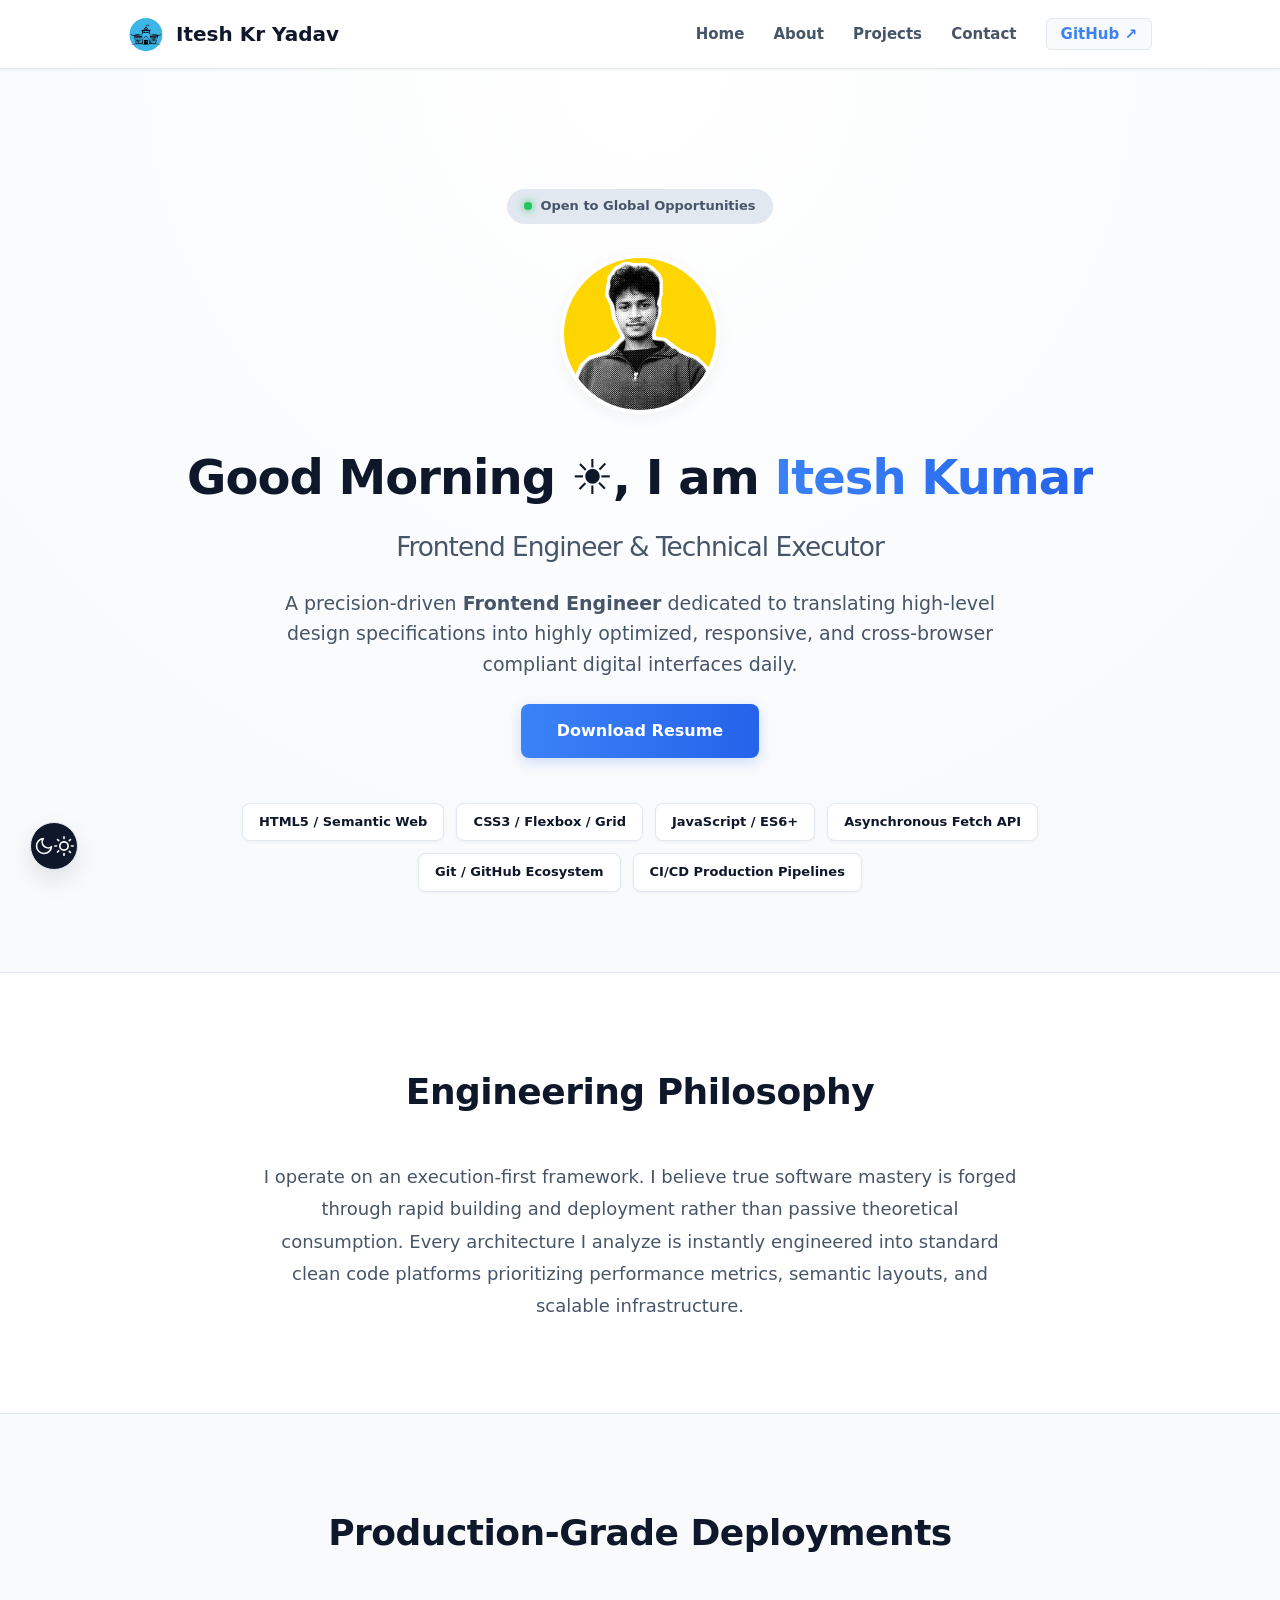
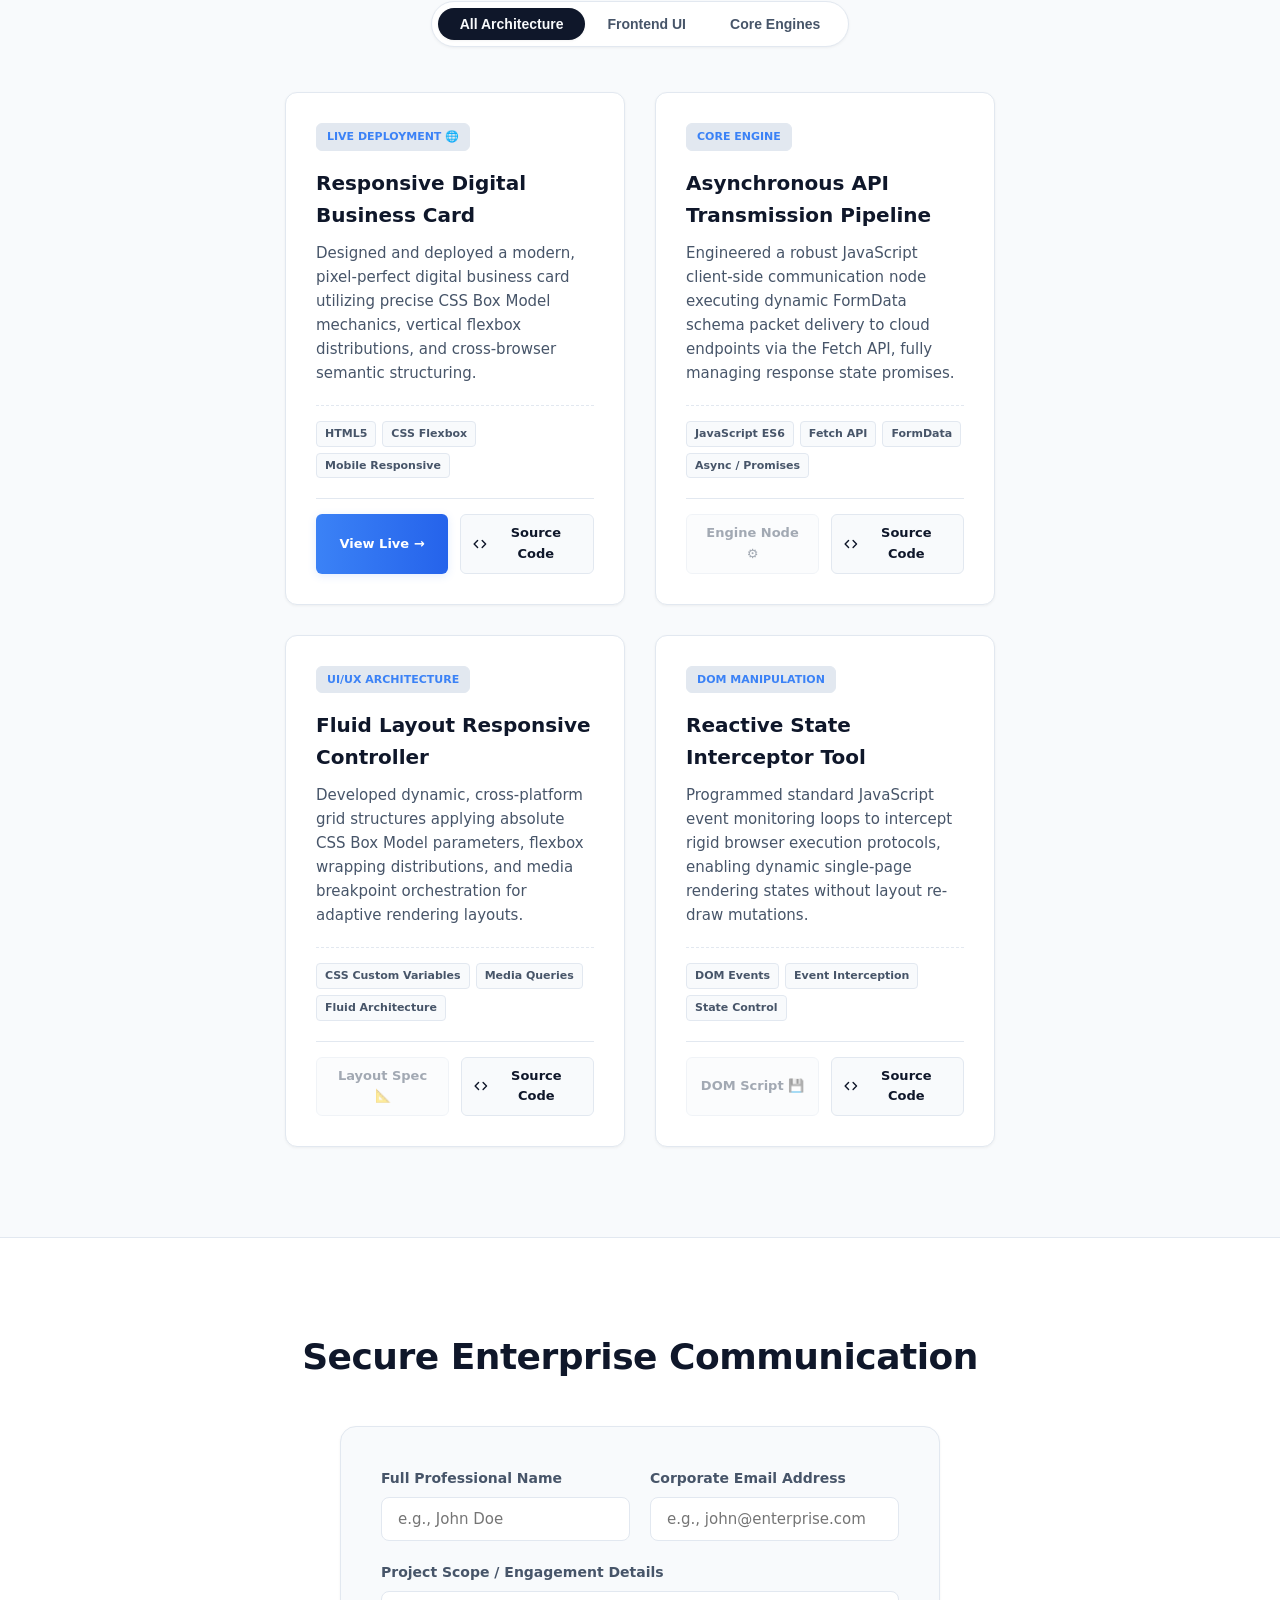
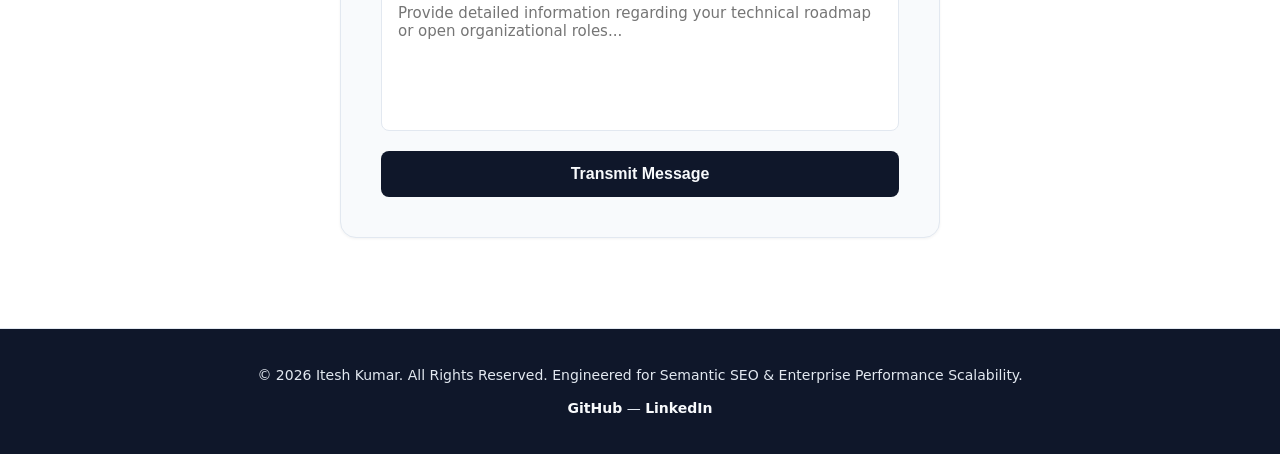
==== commit 989eff91: "version 3.O" ====
--- a/index.html
+++ b/index.html
@@ -37,6 +37,7 @@
             <a href="#about">About</a>
             <a href="#projects">Projects</a>
             <a href="#contact">Contact</a>
+            <a href="https://github.com/itesh7876" target="_blank" class="nav-social-link">GitHub ↗</a>
         </nav>
     </header>
 
@@ -46,13 +47,25 @@
                 <span class="dot"></span> Open to Global Opportunities
             </div>
 
-            <img src="assets/images/profile.png" alt="Itesh Kumar Yadav - Professional Frontend Developer and Technical Executor Profile Portrait" class="profile-pic">
-
-            <h1 id="hero-main-heading">Hi, I am <span class="highlight">Itesh Kumar</span><br><span class="title-sub">Frontend Engineer &amp; Technical Executor</span></h1>
+            <img src="assets/images/profile.png" alt="Itesh Kumar Yadav Portrait" class="profile-pic">
+
+            <!-- 🕒 TIME-BASED DYNAMIC GREETINGS HOOK -->
+            <h1 id="hero-main-heading"><span id="dynamic-greeting">Hi</span>, I am <span class="highlight">Itesh Kumar</span><br><span class="title-sub">Frontend Engineer &amp; Technical Executor</span></h1>
             
             <p>A precision-driven <strong>Frontend Engineer</strong> dedicated to translating high-level design specifications into highly optimized, responsive, and cross-browser compliant digital interfaces daily.</p>
 
-            <a href="assets/docs/resume.pdf" download="Itesh_Resume.pdf" class="btn-resume" aria-label="Download Itesh Kumar's Professional Resume Document PDF">Download Resume</a>
+            <div class="hero-cta-group">
+                <a href="assets/docs/resume.pdf" download="Itesh_Resume.pdf" class="btn-resume" aria-label="Download Itesh Kumar's Professional Resume Document PDF">Download Resume</a>
+            </div>
+
+            <div class="skills-matrix-container">
+                <span class="matrix-tag">HTML5 / Semantic Web</span>
+                <span class="matrix-tag">CSS3 / Flexbox / Grid</span>
+                <span class="matrix-tag">JavaScript / ES6+</span>
+                <span class="matrix-tag">Asynchronous Fetch API</span>
+                <span class="matrix-tag">Git / GitHub Ecosystem</span>
+                <span class="matrix-tag">CI/CD Production Pipelines</span>
+            </div>
         </section>
 
         <section id="about" aria-labelledby="about-heading">
@@ -63,34 +76,97 @@
         <section id="projects" aria-labelledby="projects-heading">
             <h2>Production-Grade Deployments</h2>
             
+            <!-- 🎛️ INTERACTIVE PROJECTS CATEGORY FILTER TABS -->
+            <div class="filter-tabs-container">
+                <button class="filter-tab active" data-category="all">All Architecture</button>
+                <button class="filter-tab" data-category="frontend">Frontend UI</button>
+                <button class="filter-tab" data-category="core">Core Engines</button>
+            </div>
+            
             <div class="project-container">
-                <!-- PROJECT CARD 1: CLICKABLE DIGITAL BUSINESS CARD -->
-                <a href="https://itesh7876.github.io/digital-business-card/" target="_blank" class="project-card clickable-card" aria-label="View Itesh Kumar's Live Digital Business Card Project">
+                <!-- PROJECT CARD 1: DIGITAL BUSINESS CARD -->
+                <div class="project-card" data-project-type="frontend">
                     <div class="card-tag">Live Deployment 🌐</div>
                     <h3>Responsive Digital Business Card</h3>
                     <p>Designed and deployed a modern, pixel-perfect digital business card utilizing precise CSS Box Model mechanics, vertical flexbox distributions, and cross-browser semantic structuring.</p>
-                    <span class="project-link-text">View Live Project →</span>
-                </a>
+                    
+                    <div class="tech-stack-wrapper">
+                        <span class="tech-chip">HTML5</span>
+                        <span class="tech-chip">CSS Flexbox</span>
+                        <span class="tech-chip">Mobile Responsive</span>
+                    </div>
+                    
+                    <div class="project-actions-row">
+                        <a href="https://itesh7876.github.io/digital-business-card/" target="_blank" class="project-action-link view-live">View Live →</a>
+                        <a href="https://github.com/itesh7876/digital-business-card" target="_blank" class="project-action-link view-code">
+                            <svg width="14" height="14" viewBox="0 0 24 24" fill="none" stroke="currentColor" stroke-width="2.5" stroke-linecap="round" stroke-linejoin="round" style="vertical-align: middle; margin-right: 4px;"><polyline points="16 18 22 12 16 6"></polyline><polyline points="8 6 2 12 8 18"></polyline></svg>
+                            Source Code
+                        </a>
+                    </div>
+                </div>
 
                 <!-- PROJECT CARD 2: API PIPELINE -->
-                <div class="project-card">
+                <div class="project-card" data-project-type="core">
                     <div class="card-tag">Core Engine</div>
                     <h3>Asynchronous API Transmission Pipeline</h3>
                     <p>Engineered a robust JavaScript client-side communication node executing dynamic FormData schema packet delivery to cloud endpoints via the Fetch API, fully managing response state promises.</p>
+                    
+                    <div class="tech-stack-wrapper">
+                        <span class="tech-chip">JavaScript ES6</span>
+                        <span class="tech-chip">Fetch API</span>
+                        <span class="tech-chip">FormData</span>
+                        <span class="tech-chip">Async / Promises</span>
+                    </div>
+
+                    <div class="project-actions-row">
+                        <span class="project-action-link disabled-link">Engine Node ⚙️</span>
+                        <a href="https://github.com/itesh7876" target="_blank" class="project-action-link view-code">
+                            <svg width="14" height="14" viewBox="0 0 24 24" fill="none" stroke="currentColor" stroke-width="2.5" stroke-linecap="round" stroke-linejoin="round" style="vertical-align: middle; margin-right: 4px;"><polyline points="16 18 22 12 16 6"></polyline><polyline points="8 6 2 12 8 18"></polyline></svg>
+                            Source Code
+                        </a>
+                    </div>
                 </div>
 
                 <!-- PROJECT CARD 3: UI ARCHITECTURE -->
-                <div class="project-card">
+                <div class="project-card" data-project-type="frontend">
                     <div class="card-tag">UI/UX Architecture</div>
                     <h3>Fluid Layout Responsive Controller</h3>
                     <p>Developed dynamic, cross-platform grid structures applying absolute CSS Box Model parameters, flexbox wrapping distributions, and media breakpoint orchestration for adaptive rendering layouts.</p>
+                    
+                    <div class="tech-stack-wrapper">
+                        <span class="tech-chip">CSS Custom Variables</span>
+                        <span class="tech-chip">Media Queries</span>
+                        <span class="tech-chip">Fluid Architecture</span>
+                    </div>
+
+                    <div class="project-actions-row">
+                        <span class="project-action-link disabled-link">Layout Spec 📐</span>
+                        <a href="https://github.com/itesh7876" target="_blank" class="project-action-link view-code">
+                            <svg width="14" height="14" viewBox="0 0 24 24" fill="none" stroke="currentColor" stroke-width="2.5" stroke-linecap="round" stroke-linejoin="round" style="vertical-align: middle; margin-right: 4px;"><polyline points="16 18 22 12 16 6"></polyline><polyline points="8 6 2 12 8 18"></polyline></svg>
+                            Source Code
+                        </a>
+                    </div>
                 </div>
 
                 <!-- PROJECT CARD 4: DOM MANIPULATION -->
-                <div class="project-card">
+                <div class="project-card" data-project-type="core">
                     <div class="card-tag">DOM Manipulation</div>
                     <h3>Reactive State Interceptor Tool</h3>
                     <p>Programmed standard JavaScript event monitoring loops to intercept rigid browser execution protocols, enabling dynamic single-page rendering states without layout re-draw mutations.</p>
+                    
+                    <div class="tech-stack-wrapper">
+                        <span class="tech-chip">DOM Events</span>
+                        <span class="tech-chip">Event Interception</span>
+                        <span class="tech-chip">State Control</span>
+                    </div>
+
+                    <div class="project-actions-row">
+                        <span class="project-action-link disabled-link">DOM Script 💾</span>
+                        <a href="https://github.com/itesh7876" target="_blank" class="project-action-link view-code">
+                            <svg width="14" height="14" viewBox="0 0 24 24" fill="none" stroke="currentColor" stroke-width="2.5" stroke-linecap="round" stroke-linejoin="round" style="vertical-align: middle; margin-right: 4px;"><polyline points="16 18 22 12 16 6"></polyline><polyline points="8 6 2 12 8 18"></polyline></svg>
+                            Source Code
+                        </a>
+                    </div>
                 </div>
             </div>
         </section>
@@ -117,23 +193,30 @@
                 </div>
 
                 <button type="submit" id="submit-btn">Transmit Message</button>
+                <div id="form-feedback" class="form-feedback-message"></div>
             </form>
         </section>
     </main>
 
-    <!-- 🌗 NEW UI/UX LOCATION: FLOATING SYSTEM TOGGLE ISLAND (BOTTOM LEFT) -->
+    <!-- FLOATING SYSTEM TOGGLE ISLAND -->
     <div class="theme-wrapper">
         <span id="theme-tooltip" class="theme-tooltip-box">Switch to Dark Mode</span>
         <button id="theme-toggle" class="floating-theme-btn" aria-label="Toggle Light and Dark Theme">
-            <span class="toggle-icon">🌙</span>
+            <!-- Inline SVG Moon vector -->
+            <svg class="icon-moon" xmlns="http://www.w3.org/2000/svg" viewBox="0 0 24 24" fill="none" stroke="currentColor" stroke-width="2" stroke-linecap="round" stroke-linejoin="round"><path d="M21 12.79A9 9 0 1 1 11.21 3 7 7 0 0 0 21 12.79z"></path></svg>
+            <!-- Inline SVG Sun vector -->
+            <svg class="icon-sun" xmlns="http://www.w3.org/2000/svg" viewBox="0 0 24 24" fill="none" stroke="currentColor" stroke-width="2" stroke-linecap="round" stroke-linejoin="round"><circle cx="12" cy="12" r="5"></circle><line x1="12" y1="1" x2="12" y2="3"></line><line x1="12" y1="21" x2="12" y2="23"></line><line x1="4.22" y1="4.22" x2="5.64" y2="5.64"></line><line x1="18.36" y1="18.36" x2="19.78" y2="19.78"></line><line x1="1" y1="12" x2="3" y2="12"></line><line x1="21" y1="12" x2="23" y2="12"></line><line x1="4.22" y1="19.22" x2="5.64" y2="17.78"></line><line x1="18.36" y1="5.64" x2="19.78" y2="4.22"></line></svg>
         </button>
     </div>
 
-    <!-- 🔝 DYNAMIC BACK TO TOP BUTTON (BOTTOM RIGHT) -->
     <button id="back-to-top" class="back-to-top-btn" aria-label="Scroll Back to Top">↑</button>
 
     <footer>
         <p>© 2026 Itesh Kumar. All Rights Reserved. Engineered for Semantic SEO & Enterprise Performance Scalability.</p>
+        <div class="footer-social-group">
+            <a href="https://github.com/itesh7876" target="_blank">GitHub</a> — 
+            <a href="https://www.linkedin.com/in/itesh-kumar-rajdev-yadav-a2a932331/" target="_blank">LinkedIn</a>
+        </div>
     </footer>
 
     <script src="script.js"></script>
--- a/style.css
+++ b/style.css
@@ -1,9 +1,8 @@
 /* ==========================================================================
-   ITESH KUMAR PORTFOLIO - DESIGN SYSTEM WITH FLOATING UTILITIES (style.css)
+   ITESH KUMAR PORTFOLIO - DESIGN SYSTEM MASTER CONFIG (style.css)
    ========================================================================== */
 
 :root {
-    /* PREMIUM LIGHT THEME STATE - Ultra Comfortable Soft Studio Palette */
     --bg-base: #f8fafc;        
     --bg-surface: #ffffff;     
     --bg-contrast: #e2e8f0;    
@@ -18,7 +17,6 @@
 }
 
 [data-theme="dark"] {
-    /* PREMIUM MATTE CYBER DARK THEME STATE */
     --bg-base: #0f172a;        
     --bg-surface: #1e293b;     
     --bg-contrast: #334155;    
@@ -36,7 +34,7 @@
     margin: 0;       
     padding: 0;      
     box-sizing: border-box; 
-    transition: background-color 0.3s ease, color 0.3s ease, border-color 0.3s ease, transform 0.2s ease; 
+    transition: background-color 0.3s ease, color 0.3s ease, border-color 0.3s ease, transform 0.2s cubic-bezier(0.16, 1, 0.3, 1); 
 }
 
 html {
@@ -93,12 +91,20 @@
     transition: color 0.2s ease; 
 }
 
-header nav a:hover {
+header nav a:hover, header nav .nav-social-link:hover {
     color: var(--accent-blue);            
 }
 
-/* ==========================================================================
-  3. HERO SECTION LAYOUT
+header nav .nav-social-link {
+    color: var(--accent-blue);
+    border: 1px solid var(--border-color);
+    padding: 6px 14px;
+    border-radius: 6px;
+    background-color: var(--bg-base);
+}
+
+/* ==========================================================================
+  3. HERO SECTION & SKILLS DISPLAY
   ==========================================================================
 */
 #hero {
@@ -169,7 +175,7 @@
     font-size: 19px;
     color: var(--text-muted);
     max-width: 750px;          
-    margin-bottom: 35px;
+    margin-bottom: 25px;
 }
 
 .btn-resume {
@@ -189,6 +195,26 @@
     box-shadow: 0 6px 20px rgba(37, 99, 235, 0.3); 
 }
 
+.skills-matrix-container {
+    display: flex;
+    flex-wrap: wrap;
+    justify-content: center;
+    gap: 12px;
+    max-width: 800px;
+    margin-top: 45px;
+}
+
+.matrix-tag {
+    background-color: var(--bg-surface);
+    color: var(--text-primary);
+    border: 1px solid var(--border-color);
+    padding: 8px 16px;
+    font-size: 13px;
+    font-weight: 600;
+    border-radius: 8px;
+    box-shadow: var(--shadow-sm);
+}
+
 /* ==========================================================================
   4. ABOUT SECTION DESIGN
   ==========================================================================
@@ -218,13 +244,41 @@
 }
 
 /* ==========================================================================
-  5. PROJECTS SECTION DESIGN
+  5. PROJECTS SECTION & CATEGORY FILTERS 🎛️
   ==========================================================================
 */
 #projects {
     padding: 90px 10%;
     background-color: var(--bg-base); 
     text-align: center;
+}
+
+.filter-tabs-container {
+    display: inline-flex;
+    background-color: var(--bg-surface);
+    border: 1px solid var(--border-color);
+    padding: 6px;
+    border-radius: 100px;
+    margin-bottom: 45px;
+    box-shadow: var(--shadow-sm);
+}
+
+.filter-tab {
+    background: none;
+    border: none;
+    color: var(--text-muted);
+    font-size: 14px;
+    font-weight: 600;
+    padding: 8px 22px;
+    border-radius: 100px;
+    cursor: pointer;
+    transition: all 0.25s ease;
+}
+
+.filter-tab.active {
+    background-color: var(--text-primary);
+    color: var(--bg-base);
+    box-shadow: var(--shadow-sm);
 }
 
 #projects .project-container {
@@ -241,17 +295,21 @@
     width: 340px;              
     text-align: left;          
     box-shadow: var(--shadow-sm); 
-    transition: all 0.3s cubic-bezier(0.4, 0, 0.2, 1); 
     border: 1px solid var(--border-color); 
     position: relative;
-    overflow: hidden;          
-}
-
-.clickable-card {
-    text-decoration: none; 
-    color: inherit;
-    display: block;
-    cursor: pointer;
+    overflow: hidden; 
+    display: flex;
+    flex-direction: column;         
+    opacity: 1;
+    transition: all 0.4s cubic-bezier(0.16, 1, 0.3, 1);
+}
+
+.project-card.hidden-node {
+    opacity: 0;
+    transform: scale(0.92) translateY(10px);
+    pointer-events: none;
+    position: absolute;
+    visibility: hidden;
 }
 
 .card-tag {
@@ -259,39 +317,92 @@
     font-size: 11px;
     font-weight: 700;
     text-transform: uppercase; 
-    color: #3b82f6;            
+    color: var(--accent-blue);            
     background-color: var(--bg-contrast); 
     padding: 4px 10px;         
     border-radius: 6px;        
     margin-bottom: 16px;       
     border: 1px solid var(--border-color);
+    align-self: flex-start;
+}
+
+.project-card h3 {
+    font-size: 20px;
+    color: var(--text-primary);
+    margin-bottom: 10px;
+}
+
+.project-card p {
+    font-size: 15px;
+    color: var(--text-muted);
+    margin-bottom: 20px;
+    flex-grow: 1; 
+}
+
+.tech-stack-wrapper {
+    display: flex;
+    flex-wrap: wrap;
+    gap: 6px;
+    margin-bottom: 20px;
+    border-top: 1px dashed var(--border-color);
+    padding-top: 15px;
+}
+
+.tech-chip {
+    font-size: 11px;
+    font-weight: 700;
+    background-color: var(--bg-base);
+    color: var(--text-muted);
+    padding: 3px 8px;
+    border-radius: 4px;
+    border: 1px solid var(--border-color);
+}
+
+.project-actions-row {
+    display: flex;
+    gap: 12px;
+    border-top: 1px solid var(--border-color);
+    padding-top: 15px;
+    margin-top: auto;
+}
+
+.project-action-link {
+    flex: 1;
+    text-align: center;
+    text-decoration: none;
+    font-size: 13px;
+    font-weight: 700;
+    padding: 8px 12px;
+    border-radius: 6px;
+    display: flex;
+    align-items: center;
+    justify-content: center;
+}
+
+.view-live {
+    background: var(--accent-gradient);
+    color: #ffffff;
+    box-shadow: 0 2px 8px rgba(59, 130, 246, 0.15);
+}
+
+.view-code {
+    background-color: var(--bg-base);
+    color: var(--text-primary);
+    border: 1px solid var(--border-color);
+}
+
+.disabled-link {
+    background-color: var(--bg-base);
+    color: var(--text-muted);
+    border: 1px solid var(--border-color);
+    opacity: 0.5;
+    cursor: not-allowed;
 }
 
 .project-card:hover {
     transform: translateY(-6px); 
     border-color: var(--accent-blue);       
     box-shadow: var(--shadow-md); 
-}
-
-.project-card h3 {
-    font-size: 20px;
-    color: var(--text-primary);
-    margin-bottom: 10px;
-}
-
-.project-card p {
-    font-size: 15px;
-    color: var(--text-muted);
-    margin-bottom: 15px; 
-}
-
-.project-link-text {
-    font-size: 14px;
-    color: var(--accent-blue);
-    font-weight: 700;
-    transition: color 0.2s ease;
-    display: inline-block;
-    margin-top: 5px;
 }
 
 /* ==========================================================================
@@ -314,6 +425,7 @@
     border-radius: 16px;       
     border: 1px solid var(--border-color); 
     box-shadow: var(--shadow-sm);
+    position: relative;
 }
 
 .form-row {
@@ -375,8 +487,24 @@
     opacity: 0.9; 
 }
 
-/* ==========================================================================
-  7. 🌗 FLOATING THEME ISLAND UI SYSTEM (NEW UX LOCATION)
+.form-feedback-message {
+    margin-top: 15px;
+    font-size: 14px;
+    font-weight: 700;
+    text-align: center;
+    padding: 10px;
+    border-radius: 6px;
+    display: none; 
+}
+.form-feedback-message.success-toast {
+    display: block;
+    background-color: rgba(34, 197, 94, 0.1);
+    color: #22c55e;
+    border: 1px solid rgba(34, 197, 94, 0.2);
+}
+
+/* ==========================================================================
+  7. 🌗 FLOATING THEME ISLAND SYSTEM CONTROL
   ==========================================================================
 */
 .theme-wrapper {
@@ -404,11 +532,32 @@
     z-index: 2;
 }
 
-.floating-theme-btn:hover {
-    transform: translateY(-4px) rotate(15deg); /* Playful micro-interaction */
-}
-
-/* Tooltip structure */
+.floating-theme-btn.rotate-icon {
+    transform: translateY(-4px) rotate(360px);
+}
+
+/* Inline SVG controls matrix sizing parameter values */
+.floating-theme-btn svg {
+    width: 20px;
+    height: 20px;
+    stroke: currentColor;
+    display: block;
+}
+
+.icon-sun {
+    display: none; 
+}
+.icon-moon {
+    display: block; 
+}
+
+[data-theme="dark"] .icon-moon {
+    display: none; 
+}
+[data-theme="dark"] .icon-sun {
+    display: block; 
+}
+
 .theme-tooltip-box {
     position: absolute;
     left: 60px;
@@ -429,7 +578,7 @@
 
 .theme-wrapper:hover .theme-tooltip-box {
     opacity: 1;
-    transform: translateX(0); /* Slides gently right side open */
+    transform: translateX(0); 
 }
 
 /* ==========================================================================
@@ -483,8 +632,11 @@
         padding: 12px 20px;
     }
     header nav a {
-        margin: 0 10px;        
+        margin: 5px 10px;        
         font-size: 14px;
+    }
+    header nav .nav-social-link {
+        margin-top: 5px;
     }
     .theme-wrapper {
         bottom: 20px;
@@ -522,7 +674,19 @@
     background-color: var(--text-primary); 
     color: var(--bg-contrast);            
     text-align: center;        
-    padding: 30px;             
+    padding: 35px 10%;             
     font-size: 14px;           
     border-top: 1px solid var(--border-color); 
+    display: flex;
+    flex-direction: column;
+    gap: 10px;
+}
+
+.footer-social-group a {
+    color: var(--bg-base);
+    text-decoration: none;
+    font-weight: 600;
+}
+.footer-social-group a:hover {
+    color: var(--accent-blue);
 }
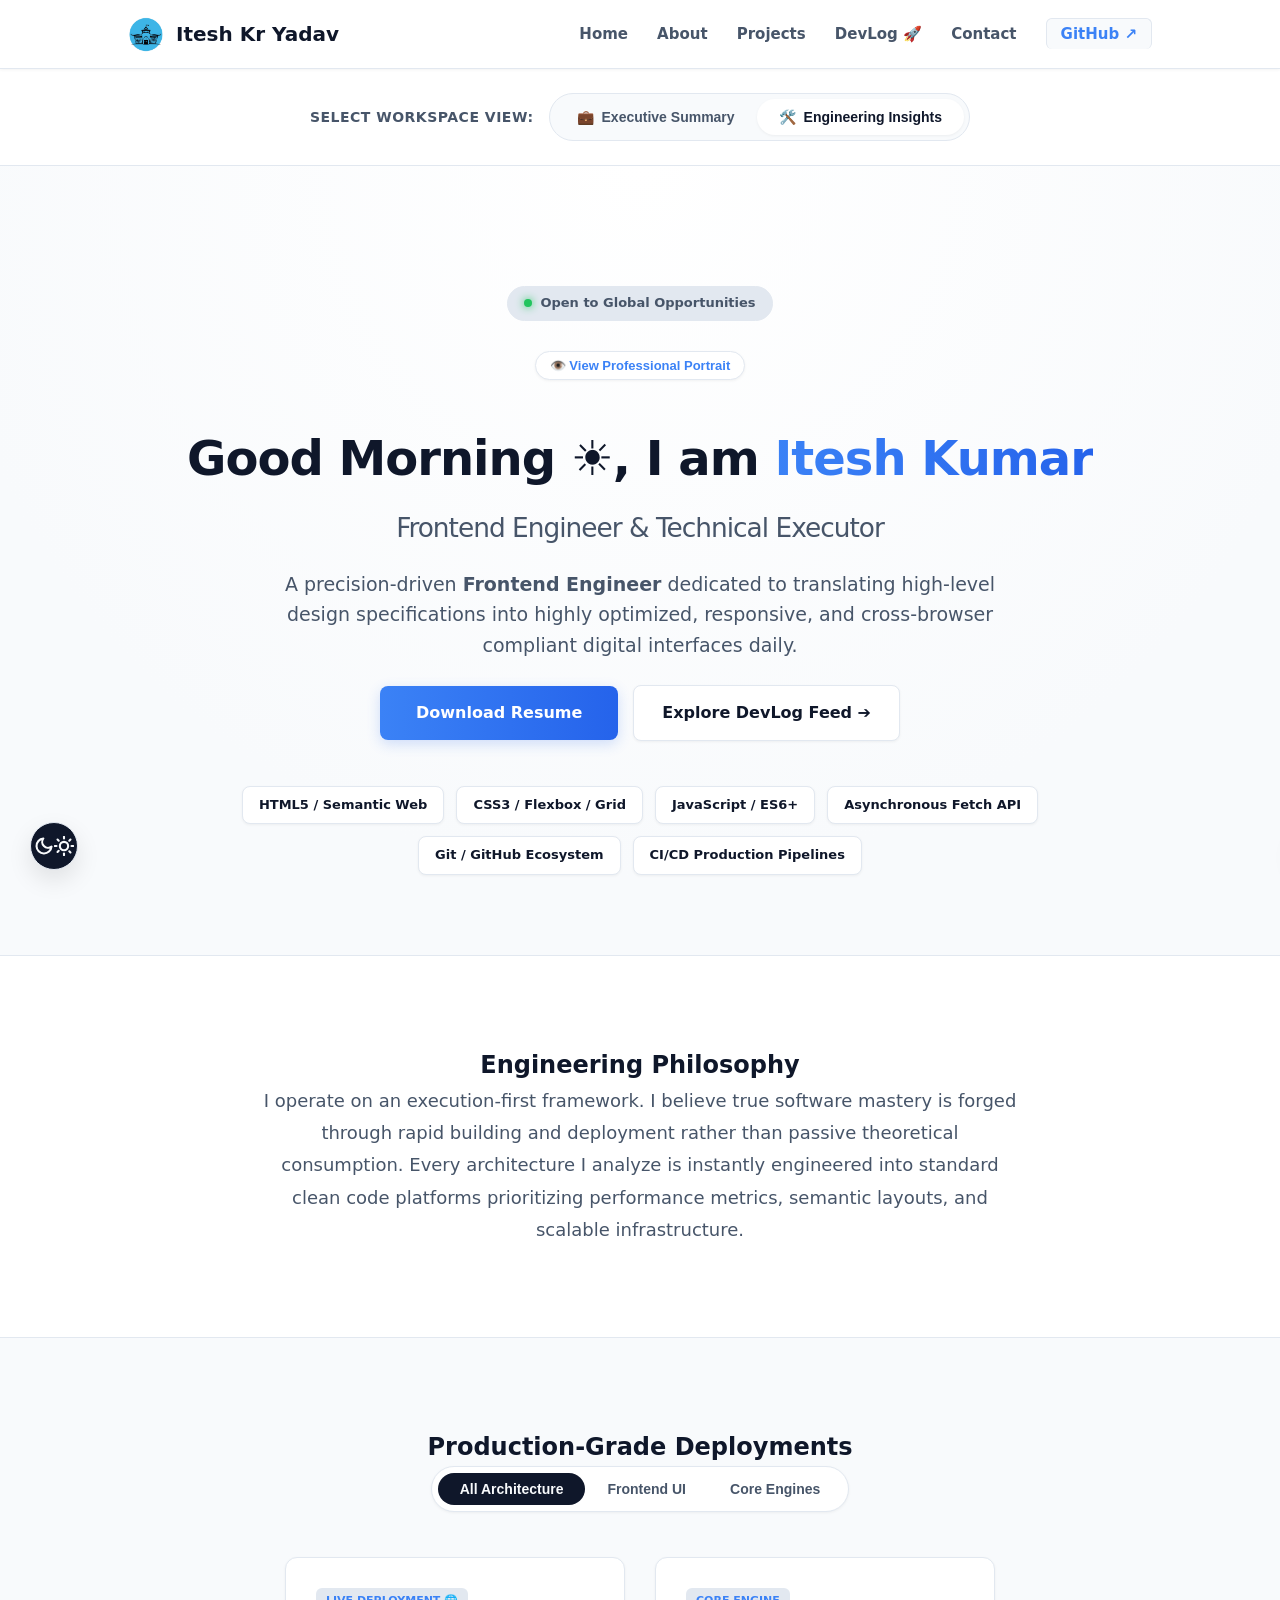
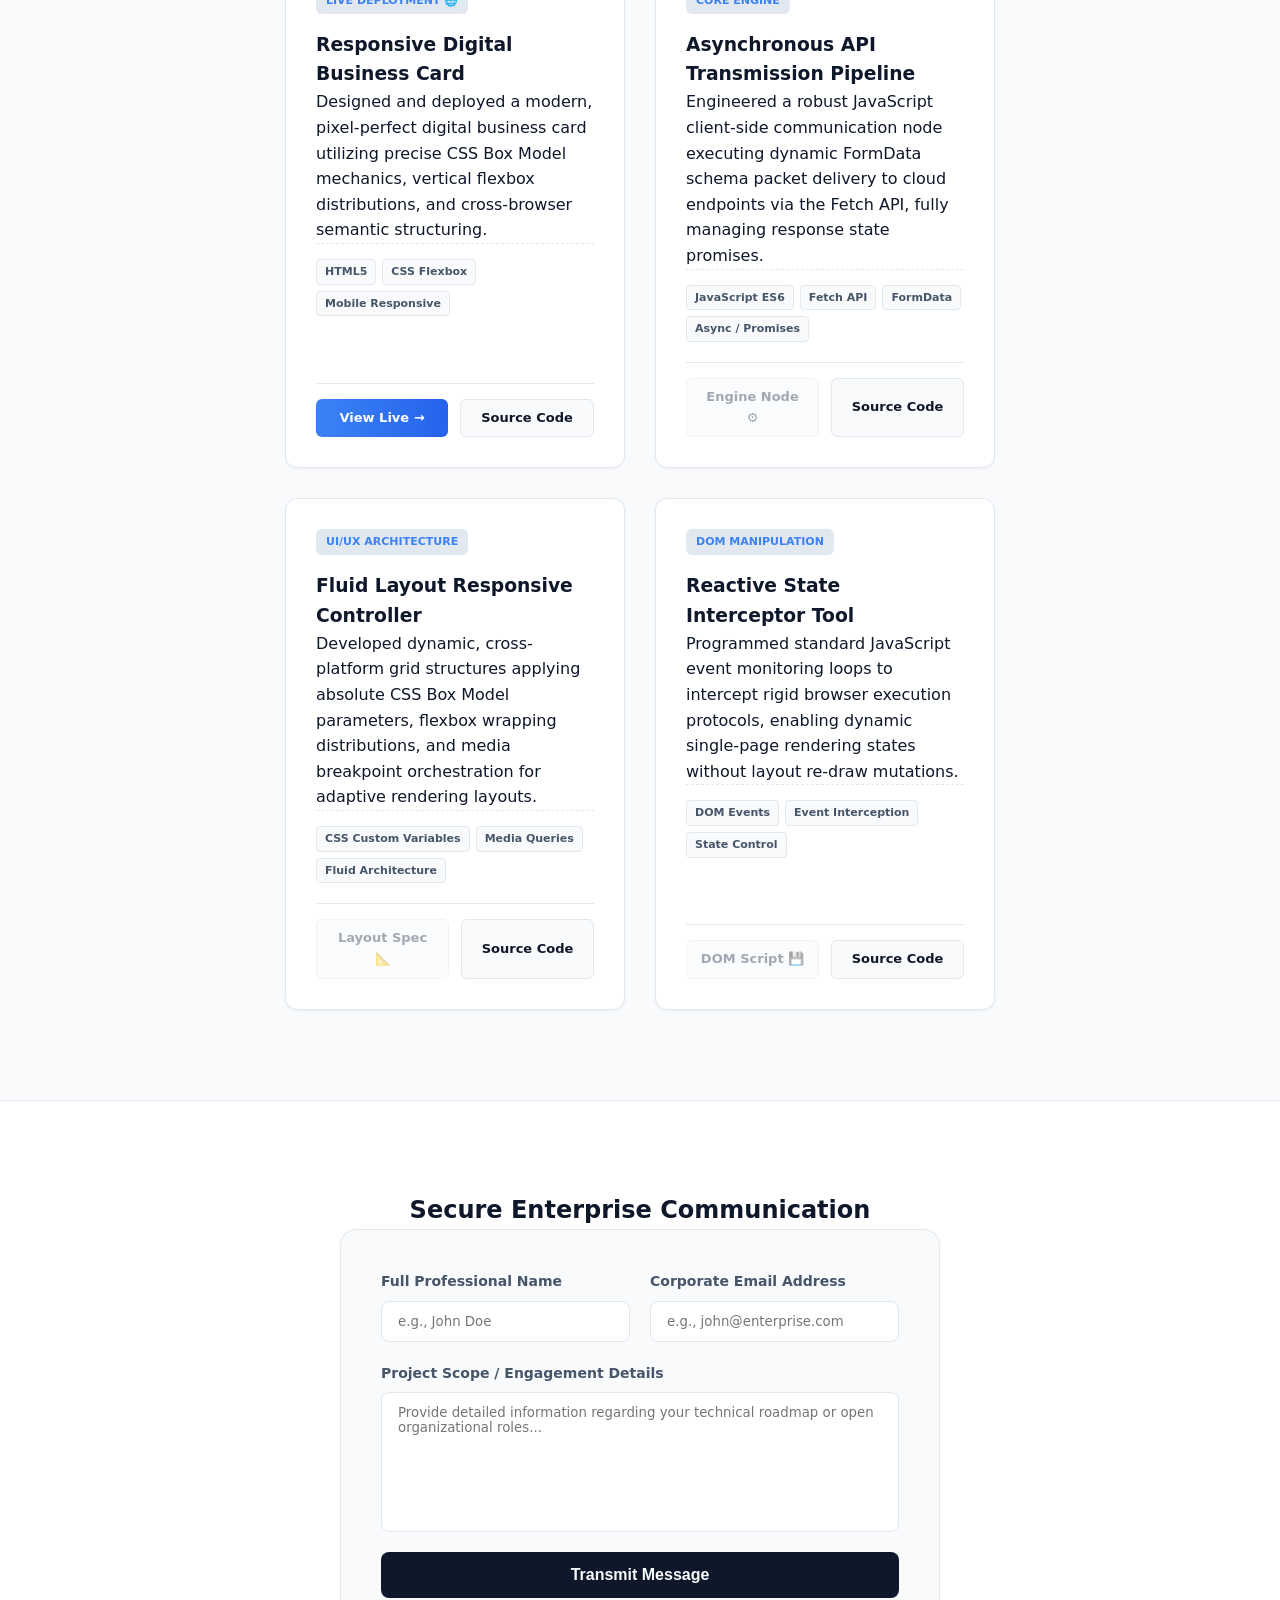
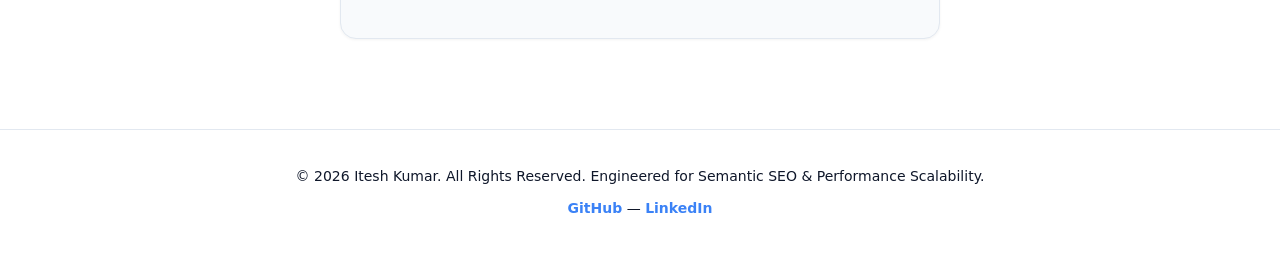
==== commit 7afb374f: "the google tag manager code update on head section for google analytics setup" ====
--- a/index.html
+++ b/index.html
@@ -14,17 +14,24 @@
     <meta property="og:image" content="assets/images/profile.png">
     <meta property="og:url" content="https://iteshkumar.netlify.app">
 
-    <meta name="twitter:card" content="summary_large_image">
-    <meta name="twitter:title" content="Itesh Kumar | Portfolio">
-    <meta name="twitter:description" content="Execution-driven developer turning complex specifications into highly optimized digital solutions.">
-    <meta name="twitter:image" content="assets/images/profile.png">
-
     <title>Itesh Kumar | Portfolio - Frontend Developer &amp; Executor</title>
     
     <link rel="stylesheet" href="style.css">
     <link rel="icon" type="image/png" href="assets/images/logo_1.png">
+    <!-- Google tag (gtag.js) -->
+<script async src="https://www.googletagmanager.com/gtag/js?id=G-Y41216Z5QC"></script>
+<script>
+  window.dataLayer = window.dataLayer || [];
+  function gtag(){dataLayer.push(arguments);}
+  gtag('js', new Date());
+
+  gtag('config', 'G-Y41216Z5QC');
+</script>
 </head>
 <body>
+
+    <!-- Top Reading Progress Bar Matrix -->
+    <div id="scroll-progress-indicator"></div>
 
     <header>
         <div class="logo" role="img" aria-label="Itesh Kumar Corporate Branding Logo">
@@ -33,29 +40,50 @@
         </div>
         
         <nav aria-label="Main Navigation Controls Menu">
-            <a href="#hero">Home</a>
-            <a href="#about">About</a>
-            <a href="#projects">Projects</a>
-            <a href="#contact">Contact</a>
+            <a href="index.html#hero">Home</a>
+            <a href="index.html#about" id="nav-about">About</a>
+            <a href="index.html#projects">Projects</a>
+            <a href="devlog.html" id="nav-devlog">DevLog 🚀</a>
+            <a href="index.html#contact">Contact</a>
             <a href="https://github.com/itesh7876" target="_blank" class="nav-social-link">GitHub ↗</a>
         </nav>
     </header>
 
     <main>
+        <!-- Workspace Persona View Switcher Module -->
+        <div class="persona-toggle-container">
+            <span class="toggle-label">Select Workspace View:</span>
+            <div class="toggle-button-group">
+                <button id="btn-recruiter" class="persona-btn active">
+                    <span class="icon">💼</span> Executive Summary
+                </button>
+                <button id="btn-developer" class="persona-btn">
+                    <span class="icon">🛠️</span> Engineering Insights
+                </button>
+            </div>
+        </div>
+
         <section id="hero" aria-labelledby="hero-main-heading">
             <div class="status-badge">
-                <span class="dot"></span> Open to Global Opportunities
-            </div>
-
-            <img src="assets/images/profile.png" alt="Itesh Kumar Yadav Portrait" class="profile-pic">
-
-            <!-- 🕒 TIME-BASED DYNAMIC GREETINGS HOOK -->
+                <span class="dot pulse"></span> Open to Global Opportunities
+            </div>
+
+            <!-- Collapsible Avatar Trigger System Frame -->
+            <div class="progressive-avatar-wrapper">
+                <button id="avatar-toggle-trigger" class="avatar-trigger-link">👁️ View Professional Portrait</button>
+                <div id="collapsible-avatar-node" class="profile-avatar-container hidden-avatar-state">
+                    <img src="assets/images/profile.png" alt="Itesh Kumar Yadav Portrait" class="profile-pic">
+                </div>
+            </div>
+
             <h1 id="hero-main-heading"><span id="dynamic-greeting">Hi</span>, I am <span class="highlight">Itesh Kumar</span><br><span class="title-sub">Frontend Engineer &amp; Technical Executor</span></h1>
             
-            <p>A precision-driven <strong>Frontend Engineer</strong> dedicated to translating high-level design specifications into highly optimized, responsive, and cross-browser compliant digital interfaces daily.</p>
-
+            <p class="hero-description">A precision-driven <strong>Frontend Engineer</strong> dedicated to translating high-level design specifications into highly optimized, responsive, and cross-browser compliant digital interfaces daily.</p>
+
+            <!-- Premium Original Button Matrix Alignment Built Stable -->
             <div class="hero-cta-group">
-                <a href="assets/docs/resume.pdf" download="Itesh_Resume.pdf" class="btn-resume" aria-label="Download Itesh Kumar's Professional Resume Document PDF">Download Resume</a>
+                <a href="assets/docs/resume.pdf" download="Itesh_Resume.pdf" class="btn-resume">Download Resume</a>
+                <a href="devlog.html" class="btn-devlog-feed">Explore DevLog Feed ➔</a>
             </div>
 
             <div class="skills-matrix-container">
@@ -68,157 +96,137 @@
             </div>
         </section>
 
-        <section id="about" aria-labelledby="about-heading">
-            <h2 id="about-heading">Engineering Philosophy</h2>
-            <p>I operate on an execution-first framework. I believe true software mastery is forged through rapid building and deployment rather than passive theoretical consumption. Every architecture I analyze is instantly engineered into standard clean code platforms prioritizing performance metrics, semantic layouts, and scalable infrastructure.</p>
-        </section>
+        <div id="about-wrapper" class="view-transition-node">
+            <section id="about" aria-labelledby="about-heading">
+                <h2>Engineering Philosophy</h2>
+                <p>I operate on an execution-first framework. I believe true software mastery is forged through rapid building and deployment rather than passive theoretical consumption. Every architecture I analyze is instantly engineered into standard clean code platforms prioritizing performance metrics, semantic layouts, and scalable infrastructure.</p>
+            </section>
+        </div>
 
         <section id="projects" aria-labelledby="projects-heading">
             <h2>Production-Grade Deployments</h2>
             
-            <!-- 🎛️ INTERACTIVE PROJECTS CATEGORY FILTER TABS -->
             <div class="filter-tabs-container">
                 <button class="filter-tab active" data-category="all">All Architecture</button>
                 <button class="filter-tab" data-category="frontend">Frontend UI</button>
                 <button class="filter-tab" data-category="core">Core Engines</button>
             </div>
             
-            <div class="project-container">
-                <!-- PROJECT CARD 1: DIGITAL BUSINESS CARD -->
+            <!-- ORIGINAL DESIGN RESTORED STATIC PROJECTS GRID: Handlers 100% visible immediately without dynamic lags -->
+            <div class="project-container" id="dynamic-project-grid">
+                
+                <!-- PROJECT CARD 1 -->
                 <div class="project-card" data-project-type="frontend">
                     <div class="card-tag">Live Deployment 🌐</div>
                     <h3>Responsive Digital Business Card</h3>
                     <p>Designed and deployed a modern, pixel-perfect digital business card utilizing precise CSS Box Model mechanics, vertical flexbox distributions, and cross-browser semantic structuring.</p>
-                    
                     <div class="tech-stack-wrapper">
                         <span class="tech-chip">HTML5</span>
                         <span class="tech-chip">CSS Flexbox</span>
                         <span class="tech-chip">Mobile Responsive</span>
                     </div>
-                    
                     <div class="project-actions-row">
                         <a href="https://itesh7876.github.io/digital-business-card/" target="_blank" class="project-action-link view-live">View Live →</a>
-                        <a href="https://github.com/itesh7876/digital-business-card" target="_blank" class="project-action-link view-code">
-                            <svg width="14" height="14" viewBox="0 0 24 24" fill="none" stroke="currentColor" stroke-width="2.5" stroke-linecap="round" stroke-linejoin="round" style="vertical-align: middle; margin-right: 4px;"><polyline points="16 18 22 12 16 6"></polyline><polyline points="8 6 2 12 8 18"></polyline></svg>
-                            Source Code
-                        </a>
-                    </div>
-                </div>
-
-                <!-- PROJECT CARD 2: API PIPELINE -->
+                        <a href="https://github.com/itesh7876/digital-business-card" target="_blank" class="project-action-link view-code">Source Code</a>
+                    </div>
+                </div>
+
+                <!-- PROJECT CARD 2 -->
                 <div class="project-card" data-project-type="core">
                     <div class="card-tag">Core Engine</div>
                     <h3>Asynchronous API Transmission Pipeline</h3>
                     <p>Engineered a robust JavaScript client-side communication node executing dynamic FormData schema packet delivery to cloud endpoints via the Fetch API, fully managing response state promises.</p>
-                    
                     <div class="tech-stack-wrapper">
                         <span class="tech-chip">JavaScript ES6</span>
                         <span class="tech-chip">Fetch API</span>
                         <span class="tech-chip">FormData</span>
                         <span class="tech-chip">Async / Promises</span>
                     </div>
-
                     <div class="project-actions-row">
                         <span class="project-action-link disabled-link">Engine Node ⚙️</span>
-                        <a href="https://github.com/itesh7876" target="_blank" class="project-action-link view-code">
-                            <svg width="14" height="14" viewBox="0 0 24 24" fill="none" stroke="currentColor" stroke-width="2.5" stroke-linecap="round" stroke-linejoin="round" style="vertical-align: middle; margin-right: 4px;"><polyline points="16 18 22 12 16 6"></polyline><polyline points="8 6 2 12 8 18"></polyline></svg>
-                            Source Code
-                        </a>
-                    </div>
-                </div>
-
-                <!-- PROJECT CARD 3: UI ARCHITECTURE -->
+                        <a href="https://github.com/itesh7876" target="_blank" class="project-action-link view-code">Source Code</a>
+                    </div>
+                </div>
+
+                <!-- PROJECT CARD 3 -->
                 <div class="project-card" data-project-type="frontend">
                     <div class="card-tag">UI/UX Architecture</div>
                     <h3>Fluid Layout Responsive Controller</h3>
                     <p>Developed dynamic, cross-platform grid structures applying absolute CSS Box Model parameters, flexbox wrapping distributions, and media breakpoint orchestration for adaptive rendering layouts.</p>
-                    
                     <div class="tech-stack-wrapper">
                         <span class="tech-chip">CSS Custom Variables</span>
                         <span class="tech-chip">Media Queries</span>
                         <span class="tech-chip">Fluid Architecture</span>
                     </div>
-
                     <div class="project-actions-row">
                         <span class="project-action-link disabled-link">Layout Spec 📐</span>
-                        <a href="https://github.com/itesh7876" target="_blank" class="project-action-link view-code">
-                            <svg width="14" height="14" viewBox="0 0 24 24" fill="none" stroke="currentColor" stroke-width="2.5" stroke-linecap="round" stroke-linejoin="round" style="vertical-align: middle; margin-right: 4px;"><polyline points="16 18 22 12 16 6"></polyline><polyline points="8 6 2 12 8 18"></polyline></svg>
-                            Source Code
-                        </a>
-                    </div>
-                </div>
-
-                <!-- PROJECT CARD 4: DOM MANIPULATION -->
+                        <a href="https://github.com/itesh7876" target="_blank" class="project-action-link view-code">Source Code</a>
+                    </div>
+                </div>
+
+                <!-- PROJECT CARD 4 -->
                 <div class="project-card" data-project-type="core">
                     <div class="card-tag">DOM Manipulation</div>
                     <h3>Reactive State Interceptor Tool</h3>
                     <p>Programmed standard JavaScript event monitoring loops to intercept rigid browser execution protocols, enabling dynamic single-page rendering states without layout re-draw mutations.</p>
-                    
                     <div class="tech-stack-wrapper">
                         <span class="tech-chip">DOM Events</span>
                         <span class="tech-chip">Event Interception</span>
                         <span class="tech-chip">State Control</span>
                     </div>
-
                     <div class="project-actions-row">
                         <span class="project-action-link disabled-link">DOM Script 💾</span>
-                        <a href="https://github.com/itesh7876" target="_blank" class="project-action-link view-code">
-                            <svg width="14" height="14" viewBox="0 0 24 24" fill="none" stroke="currentColor" stroke-width="2.5" stroke-linecap="round" stroke-linejoin="round" style="vertical-align: middle; margin-right: 4px;"><polyline points="16 18 22 12 16 6"></polyline><polyline points="8 6 2 12 8 18"></polyline></svg>
-                            Source Code
-                        </a>
-                    </div>
-                </div>
+                        <a href="https://github.com/itesh7876" target="_blank" class="project-action-link view-code">Source Code</a>
+                    </div>
+                </div>
+
             </div>
         </section>
 
         <section id="contact" aria-labelledby="contact-heading">
             <h2>Secure Enterprise Communication</h2>
-            
-            <form id="contact-form" action="https://formspree.io/f/xaqkarek" method="POST" aria-label="Secure Project Inquiry Data Intake Form">
+            <form id="contact-form" action="https://formspree.io/f/xaqkarek" method="POST">
+                <div style="display:none;"><input type="text" name="_honeypot"></div>
                 <div class="form-row">
                     <div class="form-group">
                         <label for="username">Full Professional Name</label>
-                        <input type="text" id="username" name="name" placeholder="e.g., John Doe" autocomplete="name" required>
-                    </div>
-                    
+                        <input type="text" id="username" name="name" placeholder="e.g., John Doe" required>
+                    </div>
                     <div class="form-group">
                         <label for="email">Corporate Email Address</label>
-                        <input type="email" id="email" name="email" placeholder="e.g., john@enterprise.com" autocomplete="email" required>
-                    </div>
-                </div>
-
+                        <input type="email" id="email" name="email" placeholder="e.g., john@enterprise.com" required>
+                    </div>
+                </div>
                 <div class="form-group">
                     <label for="message">Project Scope / Engagement Details</label>
                     <textarea id="message" name="message" placeholder="Provide detailed information regarding your technical roadmap or open organizational roles..." required></textarea>
                 </div>
-
                 <button type="submit" id="submit-btn">Transmit Message</button>
                 <div id="form-feedback" class="form-feedback-message"></div>
             </form>
         </section>
     </main>
 
-    <!-- FLOATING SYSTEM TOGGLE ISLAND -->
+    <!-- FLOATING ACTIONS SYSTEM ISLANDS -->
     <div class="theme-wrapper">
-        <span id="theme-tooltip" class="theme-tooltip-box">Switch to Dark Mode</span>
+        <span id="theme-tooltip" class="theme-tooltip-box">Switch Theme</span>
         <button id="theme-toggle" class="floating-theme-btn" aria-label="Toggle Light and Dark Theme">
-            <!-- Inline SVG Moon vector -->
-            <svg class="icon-moon" xmlns="http://www.w3.org/2000/svg" viewBox="0 0 24 24" fill="none" stroke="currentColor" stroke-width="2" stroke-linecap="round" stroke-linejoin="round"><path d="M21 12.79A9 9 0 1 1 11.21 3 7 7 0 0 0 21 12.79z"></path></svg>
-            <!-- Inline SVG Sun vector -->
-            <svg class="icon-sun" xmlns="http://www.w3.org/2000/svg" viewBox="0 0 24 24" fill="none" stroke="currentColor" stroke-width="2" stroke-linecap="round" stroke-linejoin="round"><circle cx="12" cy="12" r="5"></circle><line x1="12" y1="1" x2="12" y2="3"></line><line x1="12" y1="21" x2="12" y2="23"></line><line x1="4.22" y1="4.22" x2="5.64" y2="5.64"></line><line x1="18.36" y1="18.36" x2="19.78" y2="19.78"></line><line x1="1" y1="12" x2="3" y2="12"></line><line x1="21" y1="12" x2="23" y2="12"></line><line x1="4.22" y1="19.22" x2="5.64" y2="17.78"></line><line x1="18.36" y1="5.64" x2="19.78" y2="4.22"></line></svg>
+            <svg class="icon-moon" xmlns="http://www.w3.org/2000/svg" viewBox="0 0 24 24" fill="none" stroke="currentColor" stroke-width="2.5" stroke-linecap="round" stroke-linejoin="round"><path d="M21 12.79A9 9 0 1 1 11.21 3 7 7 0 0 0 21 12.79z"></path></svg>
+            <svg class="icon-sun" xmlns="http://www.w3.org/2000/svg" viewBox="0 0 24 24" fill="none" stroke="currentColor" stroke-width="2.5" stroke-linecap="round" stroke-linejoin="round"><circle cx="12" cy="12" r="5"></circle><line x1="12" y1="1" x2="12" y2="3"></line><line x1="12" y1="21" x2="12" y2="23"></line><line x1="4.22" y1="4.22" x2="5.64" y2="5.64"></line><line x1="18.36" y1="18.36" x2="19.78" y2="19.78"></line><line x1="1" y1="12" x2="3" y2="12"></line><line x1="21" y1="12" x2="23" y2="12"></line><line x1="4.22" y1="19.22" x2="5.64" y2="17.78"></line><line x1="18.36" y1="5.64" x2="19.78" y2="4.22"></line></svg>
         </button>
     </div>
 
-    <button id="back-to-top" class="back-to-top-btn" aria-label="Scroll Back to Top">↑</button>
+    <button id="back-to-top" class="back-to-top-btn">↑</button>
 
     <footer>
-        <p>© 2026 Itesh Kumar. All Rights Reserved. Engineered for Semantic SEO & Enterprise Performance Scalability.</p>
+        <p>© 2026 Itesh Kumar. All Rights Reserved. Engineered for Semantic SEO & Performance Scalability.</p>
         <div class="footer-social-group">
             <a href="https://github.com/itesh7876" target="_blank">GitHub</a> — 
             <a href="https://www.linkedin.com/in/itesh-kumar-rajdev-yadav-a2a932331/" target="_blank">LinkedIn</a>
         </div>
     </footer>
 
+    <!-- Native Script Standard Call without module isolation block -->
     <script src="script.js"></script>
 </body>
 </html>
--- a/style.css
+++ b/style.css
@@ -1,7 +1,4 @@
-/* ==========================================================================
-   ITESH KUMAR PORTFOLIO - DESIGN SYSTEM MASTER CONFIG (style.css)
-   ========================================================================== */
-
+/* style.css Configuration Variables Grid Sheets */
 :root {
     --bg-base: #f8fafc;        
     --bg-surface: #ffffff;     
@@ -30,663 +27,120 @@
     --shadow-lg: 0 15px 40px rgba(0, 0, 0, 0.5);
 }
 
-* {
-    margin: 0;       
-    padding: 0;      
-    box-sizing: border-box; 
-    transition: background-color 0.3s ease, color 0.3s ease, border-color 0.3s ease, transform 0.2s cubic-bezier(0.16, 1, 0.3, 1); 
-}
+* { margin: 0; padding: 0; box-sizing: border-box; transition: background-color 0.3s ease, color 0.3s ease, border-color 0.3s ease, transform 0.2s cubic-bezier(0.16, 1, 0.3, 1); }
+html { scroll-behavior: smooth; }
+body { font-family: 'Segoe UI', system-ui, -apple-system, sans-serif; background-color: var(--bg-base); color: var(--text-primary); line-height: 1.6; }
 
-html {
-    scroll-behavior: smooth; 
-}
+/* MAXIMUM INTENSITY IMMUNITY: Blasts unwanted default bottom blue link line decoration metrics completely */
+a, a:hover, a:focus, a:active { text-decoration: none !important; color: inherit; border-bottom: none !important; outline: none !important; }
 
-body {
-    font-family: 'Segoe UI', system-ui, -apple-system, sans-serif; 
-    background-color: var(--bg-base); 
-    color: var(--text-primary);            
-    line-height: 1.6;          
-}
+#scroll-progress-indicator { position: fixed; top: 0; left: 0; height: 4px; background: var(--accent-gradient); width: 0%; z-index: 2000; transition: width 0.1s ease-out; }
 
-/* ==========================================================================
-  2. HEADER (NAVBAR) 
-  ==========================================================================
-*/
-header {
-    background-color: var(--bg-surface); 
-    backdrop-filter: blur(12px);               
-    -webkit-backdrop-filter: blur(12px);       
-    display: flex;                             
-    justify-content: space-between;            
-    align-items: center;                       
-    padding: 16px 10%;                         
-    box-shadow: var(--shadow-sm);   
-    position: sticky;                          
-    top: 0;                                    
-    z-index: 1000;                             
-    border-bottom: 1px solid var(--border-color);
-}
+/* PERSONA SELECTION WRAPPERS */
+.persona-toggle-container { display: flex; justify-content: center; align-items: center; gap: 15px; padding: 24px 10%; background-color: var(--bg-surface); border-bottom: 1px solid var(--border-color); }
+.toggle-label { font-size: 14px; font-weight: 700; color: var(--text-muted); text-transform: uppercase; letter-spacing: 0.5px; }
+.toggle-button-group { display: inline-flex; background-color: var(--bg-base); padding: 5px; border-radius: 30px; border: 1px solid var(--border-color); }
+.persona-btn { padding: 10px 22px; border-radius: 30px; font-size: 14px; font-weight: 700; border: none; background: transparent; color: var(--text-muted); cursor: pointer !important; display: inline-flex; align-items: center; gap: 8px; transition: all 0.2s ease-in-out; }
+.persona-btn:hover { color: var(--text-primary) !important; background-color: rgba(0, 0, 0, 0.04); }
+.persona-btn.active { background-color: var(--bg-surface) !important; color: var(--text-primary) !important; box-shadow: var(--shadow-sm); cursor: default !important; }
 
-.logo {
-    display: flex;         
-    align-items: center;   
-    gap: 12px;             
-    font-size: 20px;       
-    font-weight: 700;      
-    color: var(--text-primary);        
-}
+.view-transition-node { transition: opacity 0.3s ease-in-out, transform 0.3s ease-in-out; opacity: 1; }
 
-.logo img {
-    height: 36px;          
-    width: auto;           
-    border-radius: 6px;    
-}
+/* NAVBAR COMPONENT CODES */
+header { background-color: var(--bg-surface); backdrop-filter: blur(12px); -webkit-backdrop-filter: blur(12px); display: flex; justify-content: space-between; align-items: center; padding: 16px 10%; box-shadow: var(--shadow-sm); position: sticky; top: 0; z-index: 1000; border-bottom: 1px solid var(--border-color); }
+.logo { display: flex; align-items: center; gap: 12px; font-size: 20px; font-weight: 700; color: var(--text-primary); }
+.logo img { height: 36px !important; width: 36px !important; border-radius: 6px; object-fit: cover !important; display: inline-block; }
+header nav a { text-decoration: none !important; color: var(--text-muted); font-weight: 600; margin-left: 24px; font-size: 15px; }
+header nav a:hover, header nav .nav-social-link:hover { color: var(--accent-blue); }
+header nav .nav-social-link { color: var(--accent-blue) !important; border: 1px solid var(--border-color); padding: 6px 14px; border-radius: 6px; background-color: var(--bg-base); }
 
-header nav a {
-    text-decoration: none;     
-    color: var(--text-muted);            
-    font-weight: 600;          
-    margin-left: 24px;         
-    font-size: 15px;           
-    transition: color 0.2s ease; 
-}
+/* HERO HERO CTA BUTTONS ORIGINAL SPLENDOUR BACK */
+#hero { padding: 120px 10% 80px 10%; background: radial-gradient(circle at top, var(--bg-surface) 0%, var(--bg-base) 70%); display: flex; flex-direction: column; align-items: center; text-align: center; }
+.status-badge { display: inline-flex; align-items: center; gap: 8px; background-color: var(--bg-contrast); padding: 6px 16px; border-radius: 20px; font-size: 13px; font-weight: 600; color: var(--text-muted); margin-bottom: 30px; border: 1px solid var(--border-color); }
+.status-badge .dot { height: 8px; width: 8px; background-color: #22c55e; border-radius: 50%; box-shadow: 0 0 8px #22c55e; }
 
-header nav a:hover, header nav .nav-social-link:hover {
-    color: var(--accent-blue);            
-}
+.progressive-avatar-wrapper { margin-bottom: 25px; display: flex; flex-direction: column; align-items: center; gap: 15px; }
+.avatar-trigger-link { font-size: 13px; font-weight: 700; color: var(--accent-blue); background: var(--bg-surface); border: 1px solid var(--border-color); padding: 6px 14px; border-radius: 20px; cursor: pointer !important; box-shadow: var(--shadow-sm); }
+.avatar-trigger-link:hover { background: var(--text-primary); color: var(--bg-base); border-color: var(--text-primary); }
+.profile-avatar-container { position: relative; display: inline-block; max-height: 250px; opacity: 1; transition: all 0.35s ease; }
+.profile-avatar-container.hidden-avatar-state { max-height: 0px !important; opacity: 0 !important; overflow: hidden !important; pointer-events: none !important; margin: 0 !important; }
+.profile-pic { width: 160px; height: 160px; border-radius: 50%; object-fit: cover; border: 4px solid var(--bg-surface); box-shadow: var(--shadow-md); }
 
-header nav .nav-social-link {
-    color: var(--accent-blue);
-    border: 1px solid var(--border-color);
-    padding: 6px 14px;
-    border-radius: 6px;
-    background-color: var(--bg-base);
-}
+#hero h1 { font-size: 48px; font-weight: 800; color: var(--text-primary); margin-bottom: 20px; letter-spacing: -1px; }
+#hero h1 .highlight { background: var(--accent-gradient); -webkit-background-clip: text; background-clip: text; -webkit-text-fill-color: transparent; }
+.title-sub { font-size: 0.55em; font-weight: 500; color: var(--text-muted); display: block; margin-top: 10px; }
+.hero-description { font-size: 19px; color: var(--text-muted); max-width: 750px; margin-bottom: 25px; }
 
-/* ==========================================================================
-  3. HERO SECTION & SKILLS DISPLAY
-  ==========================================================================
-*/
-#hero {
-    padding: 120px 10% 80px 10%; 
-    background: radial-gradient(circle at top, var(--bg-surface) 0%, var(--bg-base) 70%); 
-    display: flex;             
-    flex-direction: column;    
-    align-items: center;       
-    text-align: center;
-}
+/* CTA RE-FIX: Completely enforces crisp text metrics on landing button blocks */
+.hero-cta-group { display: flex; justify-content: center; align-items: center; gap: 15px; }
+.btn-resume { display: inline-block; background: var(--accent-gradient) !important; color: #ffffff !important; padding: 14px 36px; border-radius: 8px; font-weight: 600; box-shadow: 0 4px 14px rgba(37, 99, 235, 0.2); border: none !important; cursor: pointer; transition: all 0.2s; }
+.btn-resume:hover { transform: translateY(-2px); box-shadow: 0 6px 20px rgba(37, 99, 235, 0.3); }
+.btn-devlog-feed { display: inline-block; background: var(--bg-surface) !important; color: var(--text-primary) !important; padding: 14px 28px; border-radius: 8px; font-weight: 600; border: 1px solid var(--border-color) !important; box-shadow: var(--shadow-sm); cursor: pointer; transition: all 0.2s; }
+.btn-devlog-feed:hover { background-color: var(--bg-contrast) !important; transform: translateY(-2px); }
 
-.status-badge {
-    display: inline-flex;     
-    align-items: center;       
-    gap: 8px;                  
-    background-color: var(--bg-contrast); 
-    padding: 6px 16px;         
-    border-radius: 20px;       
-    font-size: 13px;           
-    font-weight: 600;          
-    color: var(--text-muted);            
-    margin-bottom: 30px;       
-    border: 1px solid var(--border-color);
-}
+.skills-matrix-container { display: flex; flex-wrap: wrap; justify-content: center; gap: 12px; max-width: 800px; margin-top: 45px; }
+.matrix-tag { background-color: var(--bg-surface); color: var(--text-primary); border: 1px solid var(--border-color); padding: 8px 16px; font-size: 13px; font-weight: 600; border-radius: 8px; box-shadow: var(--shadow-sm); }
 
-.status-badge .dot {
-    height: 8px;               
-    width: 8px;                
-    background-color: #22c55e; 
-    border-radius: 50%;        
-    box-shadow: 0 0 8px #22c55e; 
-}
+/* BENTO PANELS RESTORATIONS */
+#about { padding: 90px 10%; background-color: var(--bg-surface); text-align: center; border-top: 1px solid var(--border-color); border-bottom: 1px solid var(--border-color); }
+#about p { font-size: 18px; color: var(--text-muted); max-width: 760px; margin: 0 auto; line-height: 1.8; }
 
-.profile-pic {
-    width: 160px;              
-    height: 160px;
-    border-radius: 50%;        
-    object-fit: cover;         
-    margin-bottom: 25px;       
-    border: 4px solid var(--bg-surface); 
-    box-shadow: var(--shadow-md); 
-}
+#projects { padding: 90px 10%; background-color: var(--bg-base); text-align: center; }
+.filter-tabs-container { display: inline-flex; background-color: var(--bg-surface); border: 1px solid var(--border-color); padding: 6px; border-radius: 100px; margin-bottom: 45px; box-shadow: var(--shadow-sm); }
+.filter-tab { background: none; border: none; color: var(--text-muted); font-size: 14px; font-weight: 600; padding: 8px 22px; border-radius: 100px; cursor: pointer !important; }
+.filter-tab.active { background-color: var(--text-primary) !important; color: var(--bg-base) !important; }
 
-#hero h1 {
-    font-size: 48px;
-    font-weight: 800;          
-    color: var(--text-primary);
-    margin-bottom: 20px;
-    letter-spacing: -1px;      
-}
+.project-container { display: flex; flex-wrap: wrap; justify-content: center; gap: 30px; }
+.project-card { background-color: var(--bg-surface); padding: 30px; border-radius: 12px; width: 340px; text-align: left; border: 1px solid var(--border-color); box-shadow: var(--shadow-sm); display: flex; flex-direction: column; }
+.project-card:hover { transform: translateY(-6px); border-color: var(--accent-blue); }
+.project-card.hidden-node { opacity: 0 !important; transform: scale(0.92) translateY(10px) !important; pointer-events: none !important; position: absolute !important; visibility: hidden !important; }
+.card-tag { display: inline-block; font-size: 11px; font-weight: 700; text-transform: uppercase; color: var(--accent-blue); background-color: var(--bg-contrast); padding: 4px 10px; border-radius: 6px; margin-bottom: 16px; align-self: flex-start; }
+.tech-stack-wrapper { display: flex; flex-wrap: wrap; gap: 6px; margin-bottom: 20px; border-top: 1px dashed var(--border-color); padding-top: 15px; }
+.tech-chip { font-size: 11px; font-weight: 700; background-color: var(--bg-base); color: var(--text-muted); padding: 3px 8px; border-radius: 4px; border: 1px solid var(--border-color); }
+.project-actions-row { display: flex; gap: 12px; border-top: 1px solid var(--border-color); padding-top: 15px; margin-top: auto; }
+.project-action-link { flex: 1; text-align: center; text-decoration: none !important; font-size: 13px; font-weight: 700; padding: 8px 12px; border-radius: 6px; display: flex; align-items: center; justify-content: center; }
+.view-live { background: var(--accent-gradient) !important; color: #ffffff !important; }
+.view-code { background-color: var(--bg-base) !important; color: var(--text-primary) !important; border: 1px solid var(--border-color) !important; }
+.disabled-link { background-color: var(--bg-base); color: var(--text-muted); border: 1px solid var(--border-color); opacity: 0.5; cursor: not-allowed; }
 
-#hero h1 .highlight {
-    background: var(--accent-gradient); 
-    -webkit-background-clip: text; 
-    background-clip: text;
-    -webkit-text-fill-color: transparent; 
-}
+/* TIMELINE TERMINAL LAYOUTS */
+.timeline-container { max-width: 800px; margin: 0 auto; position: relative; padding-left: 35px; border-left: 3px solid var(--accent-blue); text-align: left; }
+.log-card { background-color: var(--bg-surface); border: 1px solid var(--border-color); padding: 28px; border-radius: 12px; margin-bottom: 40px; position: relative; box-shadow: var(--shadow-sm); }
+.log-card::before { content: ''; position: absolute; left: -42px; top: 31px; width: 12px; height: 12px; background-color: var(--accent-blue); border: 3px solid var(--bg-base); border-radius: 50%; }
+.log-date { font-size: 11px; font-weight: 800; color: var(--accent-blue); text-transform: uppercase; margin-bottom: 5px; }
+.concept-flow { margin-top: 15px; padding-left: 15px; border-left: 2px dashed var(--text-muted); }
+.flow-step pre { position: relative; margin-top: 8px; }
+.flow-step code { display: block; background-color: var(--text-primary); color: var(--bg-base); padding: 16px; border-radius: 6px; font-family: monospace; font-size: 13px; overflow-x: auto; }
+.copy-btn { position: absolute; right: 10px; top: 10px; background: rgba(255, 255, 255, 0.15); color: white; border: none; padding: 4px 10px; font-size: 11px; font-weight: 700; border-radius: 4px; cursor: pointer; z-index: 10; }
 
-.title-sub {
-    font-size: 0.55em; 
-    font-weight: 500; 
-    color: var(--text-muted); 
-    display: block; 
-    margin-top: 10px;
-}
+/* CONTACT NETWORKS */
+#contact { padding: 90px 10%; background-color: var(--bg-surface); text-align: center; border-top: 1px solid var(--border-color); }
+#contact form { max-width: 600px; margin: 0 auto; text-align: left; background-color: var(--bg-base); padding: 40px; border-radius: 16px; border: 1px solid var(--border-color); box-shadow: var(--shadow-sm); }
+.form-row { display: flex; gap: 20px; }
+.form-group { flex: 1; display: flex; flex-direction: column; margin-bottom: 20px; }
+#contact label { font-weight: 600; font-size: 14px; margin-bottom: 8px; color: var(--text-muted); }
+#contact input, #contact textarea { width: 100%; padding: 12px 16px; border: 1px solid var(--border-color); border-radius: 8px; font-family: inherit; background-color: var(--bg-surface); color: var(--text-primary); }
+#contact input:focus, #contact textarea:focus { border-color: var(--accent-blue); outline: none; }
+#contact textarea { height: 140px; resize: none; }
+#contact button { width: 100%; background-color: var(--text-primary); color: var(--bg-base); border: none; padding: 14px; font-size: 16px; font-weight: 600; border-radius: 8px; cursor: pointer; }
 
-#hero p {
-    font-size: 19px;
-    color: var(--text-muted);
-    max-width: 750px;          
-    margin-bottom: 25px;
-}
+/* FLOATING ISLAND SYSTEMS */
+.theme-wrapper { position: fixed; bottom: 30px; left: 30px; display: flex; align-items: center; z-index: 1005; }
+.floating-theme-btn { background-color: var(--text-primary); color: var(--bg-base); border: 1px solid var(--border-color); width: 48px; height: 48px; border-radius: 50%; cursor: pointer !important; display: flex; align-items: center; justify-content: center; box-shadow: var(--shadow-lg); }
+.floating-theme-btn svg { width: 20px !important; height: 20px !important; stroke: currentColor !important; display: block !important; }
+.icon-sun { display: none !important; }
+.icon-moon { display: block !important; }
+[data-theme="dark"] .icon-moon { display: none !important; }
+[data-theme="dark"] .icon-sun { display: block !important; }
 
-.btn-resume {
-    display: inline-block;     
-    background: var(--accent-gradient); 
-    color: #ffffff;            
-    text-decoration: none;     
-    padding: 14px 36px;        
-    border-radius: 8px;        
-    font-weight: 600;          
-    box-shadow: 0 4px 14px rgba(37, 99, 235, 0.2); 
-    transition: all 0.2s ease; 
-}
+.theme-tooltip-box { position: absolute; left: 60px; background-color: var(--text-primary); color: var(--bg-base); font-size: 12px; font-weight: 600; padding: 6px 12px; border-radius: 6px; white-space: nowrap; opacity: 0; pointer-events: none; transform: translateX(-10px); box-shadow: var(--shadow-md); }
+.theme-wrapper:hover .theme-tooltip-box { opacity: 1; transform: translateX(0); }
 
-.btn-resume:hover {
-    transform: translateY(-2px); 
-    box-shadow: 0 6px 20px rgba(37, 99, 235, 0.3); 
-}
+.back-to-top-btn { position: fixed; bottom: 30px; right: -60px; background-color: var(--text-primary); color: var(--bg-base); border: 1px solid var(--border-color); width: 45px; height: 45px; border-radius: 50%; font-size: 20px; font-weight: bold; cursor: pointer !important; display: flex; align-items: center; justify-content: center; z-index: 999; box-shadow: var(--shadow-lg); transition: right 0.4s cubic-bezier(0.16, 1, 0.3, 1); }
+.back-to-top-btn.visible { right: 30px; }
 
-.skills-matrix-container {
-    display: flex;
-    flex-wrap: wrap;
-    justify-content: center;
-    gap: 12px;
-    max-width: 800px;
-    margin-top: 45px;
-}
+footer { background-color: var(--bg-surface) !important; color: var(--text-primary) !important; text-align: center; padding: 35px 10%; font-size: 14px; display: flex; flex-direction: column; gap: 10px; border-top: 1px solid var(--border-color); }
+.footer-social-group a { color: var(--accent-blue) !important; text-decoration: none !important; font-weight: 600; }
 
-.matrix-tag {
-    background-color: var(--bg-surface);
-    color: var(--text-primary);
-    border: 1px solid var(--border-color);
-    padding: 8px 16px;
-    font-size: 13px;
-    font-weight: 600;
-    border-radius: 8px;
-    box-shadow: var(--shadow-sm);
-}
-
-/* ==========================================================================
-  4. ABOUT SECTION DESIGN
-  ==========================================================================
-*/
-#about {
-    padding: 90px 10%;
-    background-color: var(--bg-surface); 
-    text-align: center;
-    border-top: 1px solid var(--border-color);
-    border-bottom: 1px solid var(--border-color);
-}
-
-#about h2, #projects h2, #contact h2 {
-    font-size: 36px;
-    font-weight: 800;
-    color: var(--text-primary);
-    margin-bottom: 40px;
-    letter-spacing: -0.5px;
-}
-
-#about p {
-    font-size: 18px;
-    color: var(--text-muted);
-    max-width: 760px;          
-    margin: 0 auto;            
-    line-height: 1.8;          
-}
-
-/* ==========================================================================
-  5. PROJECTS SECTION & CATEGORY FILTERS 🎛️
-  ==========================================================================
-*/
-#projects {
-    padding: 90px 10%;
-    background-color: var(--bg-base); 
-    text-align: center;
-}
-
-.filter-tabs-container {
-    display: inline-flex;
-    background-color: var(--bg-surface);
-    border: 1px solid var(--border-color);
-    padding: 6px;
-    border-radius: 100px;
-    margin-bottom: 45px;
-    box-shadow: var(--shadow-sm);
-}
-
-.filter-tab {
-    background: none;
-    border: none;
-    color: var(--text-muted);
-    font-size: 14px;
-    font-weight: 600;
-    padding: 8px 22px;
-    border-radius: 100px;
-    cursor: pointer;
-    transition: all 0.25s ease;
-}
-
-.filter-tab.active {
-    background-color: var(--text-primary);
-    color: var(--bg-base);
-    box-shadow: var(--shadow-sm);
-}
-
-#projects .project-container {
-    display: flex;             
-    flex-wrap: wrap;           
-    justify-content: center;   
-    gap: 30px;                 
-}
-
-.project-card {
-    background-color: var(--bg-surface); 
-    padding: 30px;             
-    border-radius: 12px;       
-    width: 340px;              
-    text-align: left;          
-    box-shadow: var(--shadow-sm); 
-    border: 1px solid var(--border-color); 
-    position: relative;
-    overflow: hidden; 
-    display: flex;
-    flex-direction: column;         
-    opacity: 1;
-    transition: all 0.4s cubic-bezier(0.16, 1, 0.3, 1);
-}
-
-.project-card.hidden-node {
-    opacity: 0;
-    transform: scale(0.92) translateY(10px);
-    pointer-events: none;
-    position: absolute;
-    visibility: hidden;
-}
-
-.card-tag {
-    display: inline-block;
-    font-size: 11px;
-    font-weight: 700;
-    text-transform: uppercase; 
-    color: var(--accent-blue);            
-    background-color: var(--bg-contrast); 
-    padding: 4px 10px;         
-    border-radius: 6px;        
-    margin-bottom: 16px;       
-    border: 1px solid var(--border-color);
-    align-self: flex-start;
-}
-
-.project-card h3 {
-    font-size: 20px;
-    color: var(--text-primary);
-    margin-bottom: 10px;
-}
-
-.project-card p {
-    font-size: 15px;
-    color: var(--text-muted);
-    margin-bottom: 20px;
-    flex-grow: 1; 
-}
-
-.tech-stack-wrapper {
-    display: flex;
-    flex-wrap: wrap;
-    gap: 6px;
-    margin-bottom: 20px;
-    border-top: 1px dashed var(--border-color);
-    padding-top: 15px;
-}
-
-.tech-chip {
-    font-size: 11px;
-    font-weight: 700;
-    background-color: var(--bg-base);
-    color: var(--text-muted);
-    padding: 3px 8px;
-    border-radius: 4px;
-    border: 1px solid var(--border-color);
-}
-
-.project-actions-row {
-    display: flex;
-    gap: 12px;
-    border-top: 1px solid var(--border-color);
-    padding-top: 15px;
-    margin-top: auto;
-}
-
-.project-action-link {
-    flex: 1;
-    text-align: center;
-    text-decoration: none;
-    font-size: 13px;
-    font-weight: 700;
-    padding: 8px 12px;
-    border-radius: 6px;
-    display: flex;
-    align-items: center;
-    justify-content: center;
-}
-
-.view-live {
-    background: var(--accent-gradient);
-    color: #ffffff;
-    box-shadow: 0 2px 8px rgba(59, 130, 246, 0.15);
-}
-
-.view-code {
-    background-color: var(--bg-base);
-    color: var(--text-primary);
-    border: 1px solid var(--border-color);
-}
-
-.disabled-link {
-    background-color: var(--bg-base);
-    color: var(--text-muted);
-    border: 1px solid var(--border-color);
-    opacity: 0.5;
-    cursor: not-allowed;
-}
-
-.project-card:hover {
-    transform: translateY(-6px); 
-    border-color: var(--accent-blue);       
-    box-shadow: var(--shadow-md); 
-}
-
-/* ==========================================================================
-  6. CONTACT SECTION 
-  ==========================================================================
-*/
-#contact {
-    padding: 90px 10%;
-    background-color: var(--bg-surface);
-    text-align: center;
-    border-top: 1px solid var(--border-color);
-}
-
-#contact form {
-    max-width: 600px;          
-    margin: 0 auto;            
-    text-align: left;          
-    background-color: var(--bg-base); 
-    padding: 40px;             
-    border-radius: 16px;       
-    border: 1px solid var(--border-color); 
-    box-shadow: var(--shadow-sm);
-    position: relative;
-}
-
-.form-row {
-    display: flex;             
-    gap: 20px;                 
-}
-
-.form-group {
-    flex: 1;                   
-    display: flex;
-    flex-direction: column;    
-    margin-bottom: 20px;       
-}
-
-#contact label {
-    font-weight: 600;
-    font-size: 14px;
-    margin-bottom: 8px;
-    color: var(--text-muted);
-}
-
-#contact input, #contact textarea {
-    width: 100%;               
-    padding: 12px 16px;        
-    border: 1px solid var(--border-color); 
-    border-radius: 8px;        
-    font-family: inherit;      
-    font-size: 15px;           
-    background-color: var(--bg-surface); 
-    color: var(--text-primary);
-    transition: all 0.2s ease; 
-}
-
-#contact input:focus, #contact textarea:focus {
-    border-color: var(--accent-blue);     
-    box-shadow: 0 0 0 3px rgba(59, 130, 246, 0.15); 
-    outline: none;             
-}
-
-#contact textarea {
-    height: 140px;             
-    resize: none;              
-}
-
-#contact button {
-    width: 100%;               
-    background-color: var(--text-primary); 
-    color: var(--bg-base);              
-    border: none;              
-    padding: 14px;             
-    font-size: 16px;           
-    font-weight: 600;          
-    border-radius: 8px;        
-    cursor: pointer;           
-    transition: opacity 0.2s; 
-}
-
-#contact button:hover {
-    opacity: 0.9; 
-}
-
-.form-feedback-message {
-    margin-top: 15px;
-    font-size: 14px;
-    font-weight: 700;
-    text-align: center;
-    padding: 10px;
-    border-radius: 6px;
-    display: none; 
-}
-.form-feedback-message.success-toast {
-    display: block;
-    background-color: rgba(34, 197, 94, 0.1);
-    color: #22c55e;
-    border: 1px solid rgba(34, 197, 94, 0.2);
-}
-
-/* ==========================================================================
-  7. 🌗 FLOATING THEME ISLAND SYSTEM CONTROL
-  ==========================================================================
-*/
-.theme-wrapper {
-    position: fixed;
-    bottom: 30px;
-    left: 30px;
-    display: flex;
-    align-items: center;
-    z-index: 999;
-}
-
-.floating-theme-btn {
-    background-color: var(--text-primary);
-    color: var(--bg-base);
-    border: 1px solid var(--border-color);
-    width: 48px;
-    height: 48px;
-    border-radius: 50%;
-    font-size: 18px;
-    cursor: pointer;
-    display: flex;
-    align-items: center;
-    justify-content: center;
-    box-shadow: var(--shadow-lg);
-    z-index: 2;
-}
-
-.floating-theme-btn.rotate-icon {
-    transform: translateY(-4px) rotate(360px);
-}
-
-/* Inline SVG controls matrix sizing parameter values */
-.floating-theme-btn svg {
-    width: 20px;
-    height: 20px;
-    stroke: currentColor;
-    display: block;
-}
-
-.icon-sun {
-    display: none; 
-}
-.icon-moon {
-    display: block; 
-}
-
-[data-theme="dark"] .icon-moon {
-    display: none; 
-}
-[data-theme="dark"] .icon-sun {
-    display: block; 
-}
-
-.theme-tooltip-box {
-    position: absolute;
-    left: 60px;
-    background-color: var(--text-primary);
-    color: var(--bg-base);
-    font-size: 12px;
-    font-weight: 600;
-    padding: 6px 12px;
-    border-radius: 6px;
-    white-space: nowrap;
-    opacity: 0;
-    pointer-events: none;
-    transform: translateX(-10px);
-    transition: all 0.3s cubic-bezier(0.16, 1, 0.3, 1);
-    box-shadow: var(--shadow-md);
-    border: 1px solid var(--border-color);
-}
-
-.theme-wrapper:hover .theme-tooltip-box {
-    opacity: 1;
-    transform: translateX(0); 
-}
-
-/* ==========================================================================
-  8. 🔝 BACK TO TOP FLOATING BUTTON
-  ==========================================================================
-*/
-.back-to-top-btn {
-    position: fixed;
-    bottom: 30px;
-    right: -60px; 
-    background-color: var(--text-primary);
-    color: var(--bg-base);
-    border: 1px solid var(--border-color);
-    width: 45px;
-    height: 45px;
-    border-radius: 50%;
-    font-size: 20px;
-    font-weight: bold;
-    cursor: pointer;
-    display: flex;
-    align-items: center;
-    justify-content: center;
-    z-index: 999;
-    box-shadow: var(--shadow-lg);
-    transition: right 0.4s cubic-bezier(0.16, 1, 0.3, 1), transform 0.2s ease;
-}
-.back-to-top-btn.visible {
-    right: 30px; 
-}
-.back-to-top-btn:hover {
-    transform: translateY(-3px);
-}
-
-/* ==========================================================================
-  9. RESPONSIVENESS MEDIA BENCHMARKS
-  ==========================================================================
-*/
-@media (max-width: 968px) {
-    header {
-        padding: 16px 5%;     
-    }
-    #hero, #about, #projects, #contact {
-        padding: 60px 5%;     
-    }
-}
-
-@media (max-width: 768px) {
-    header {
-        flex-direction: column; 
-        gap: 12px;
-        padding: 12px 20px;
-    }
-    header nav a {
-        margin: 5px 10px;        
-        font-size: 14px;
-    }
-    header nav .nav-social-link {
-        margin-top: 5px;
-    }
-    .theme-wrapper {
-        bottom: 20px;
-        left: 20px;
-    }
-    .back-to-top-btn.visible {
-        bottom: 20px;
-        right: 20px;
-    }
-    #hero h1 {
-        font-size: 36px;       
-    }
-    #hero p {
-        font-size: 16px;
-    }
-}
-
-@media (max-width: 480px) {
-    .form-row {
-        flex-direction: column; 
-        gap: 0;
-    }
-    #hero h1 {
-        font-size: 30px;       
-    }
-    .project-card {
-        width: 100%;           
-    }
-    #contact form {
-        padding: 20px;         
-    }
-}
-
-footer {
-    background-color: var(--text-primary); 
-    color: var(--bg-contrast);            
-    text-align: center;        
-    padding: 35px 10%;             
-    font-size: 14px;           
-    border-top: 1px solid var(--border-color); 
-    display: flex;
-    flex-direction: column;
-    gap: 10px;
-}
-
-.footer-social-group a {
-    color: var(--bg-base);
-    text-decoration: none;
-    font-weight: 600;
-}
-.footer-social-group a:hover {
-    color: var(--accent-blue);
-}+@media (max-width: 968px) { header { padding: 16px 5%; } #hero, #about, #projects, #contact { padding: 60px 5%; } }
+@media (max-width: 768px) { header { flex-direction: column; gap: 12px; padding: 12px 20px; } header nav a { margin: 5px 10px; font-size: 14px; } .persona-toggle-container { flex-direction: column; gap: 8px; } #hero h1 { font-size: 36px; } }
